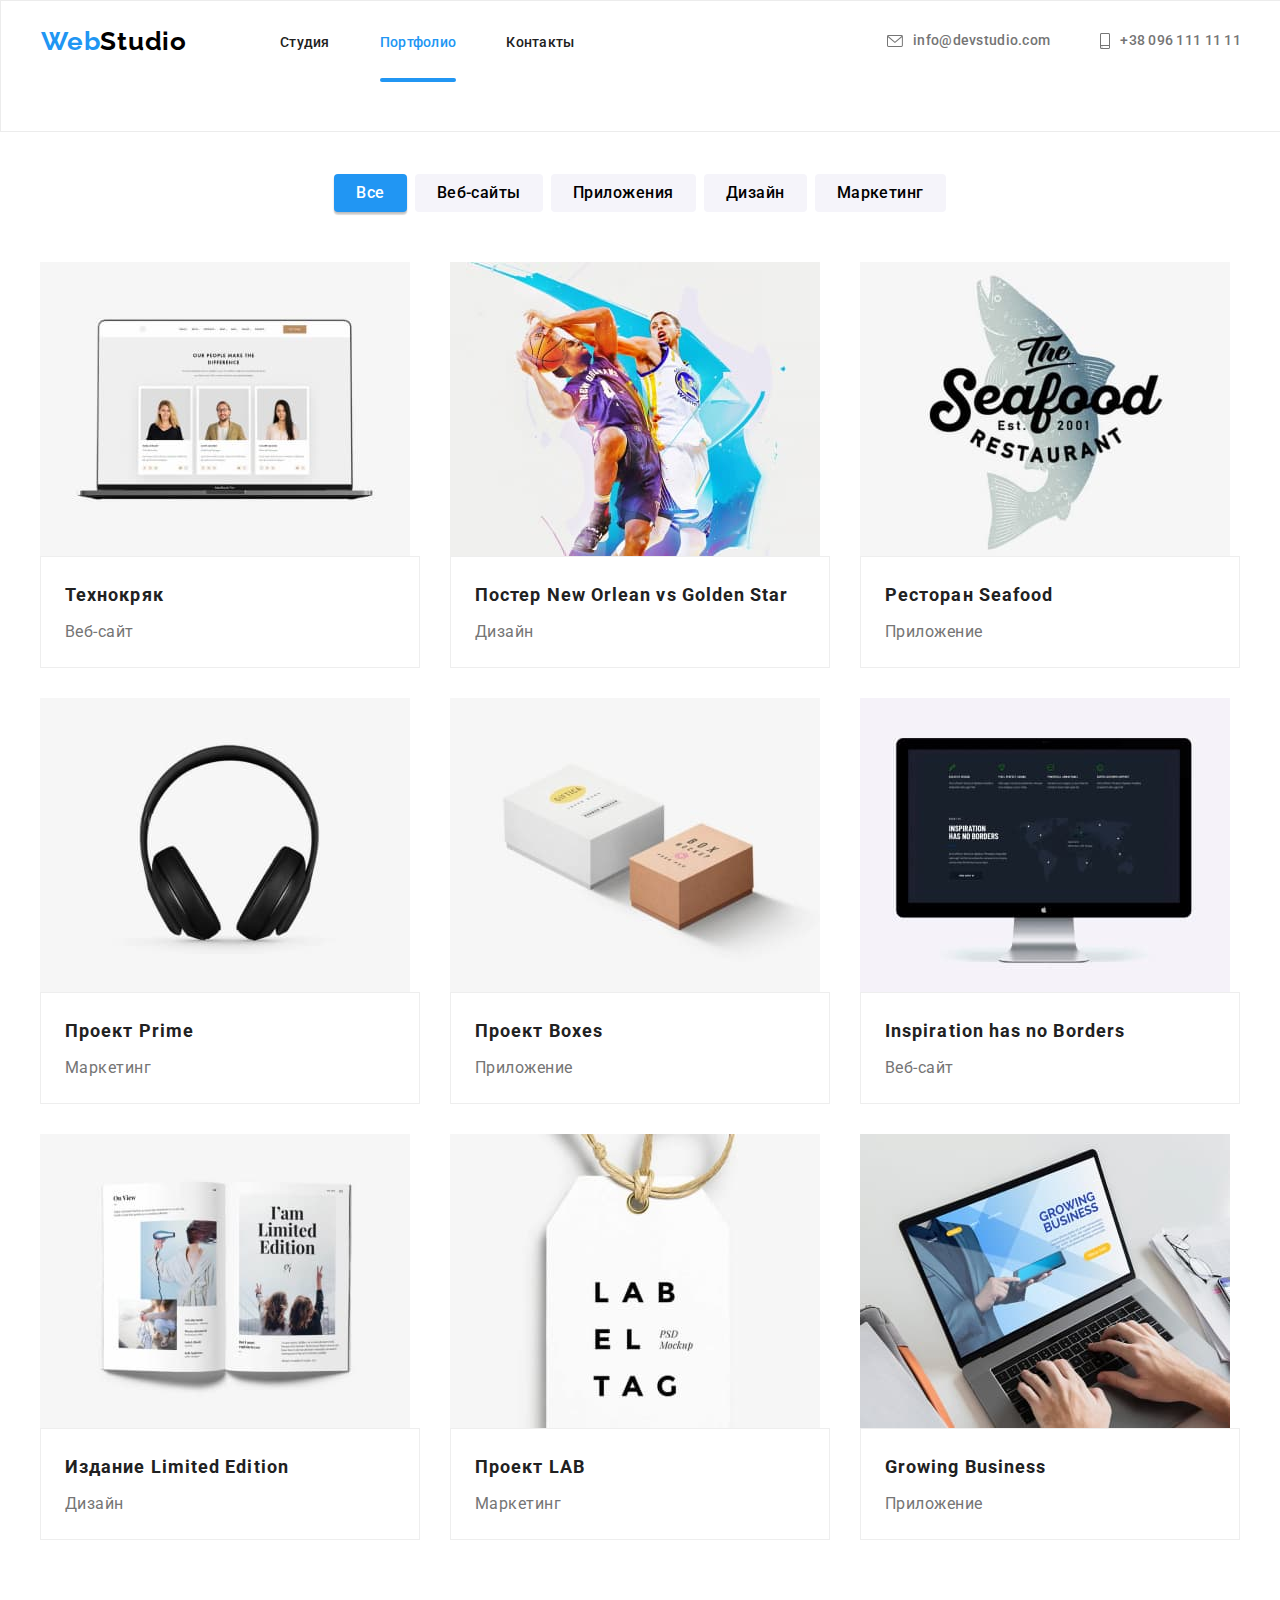
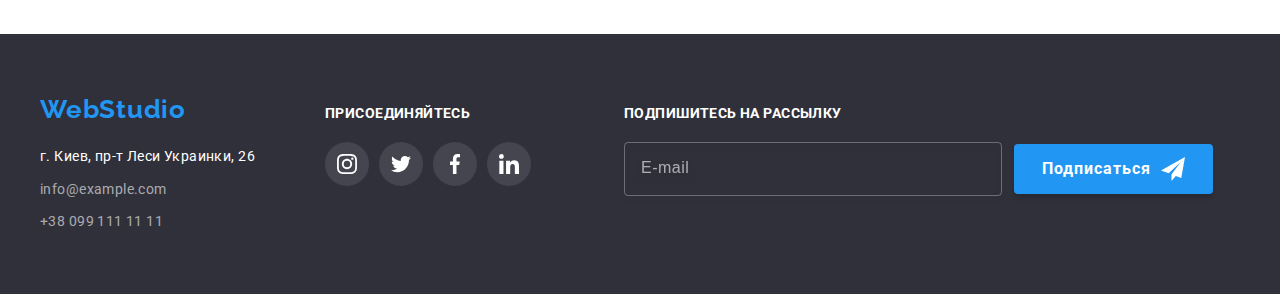
==== portfolio.html @ 6114de19 "added settings of homework7" ====
<!DOCTYPE html>
<html lang="ru">
  <head>
    <meta charset="UTF-8" />
    <meta http-equiv="X-UA-Compatible" content="IE=edge" />
    <meta name="viewport" content="width=device-width, initial-scale=1.0" />
    <title>Web Studio</title>
    <link rel="preconnect" href="https://fonts.gstatic.com">
    <link href="https://fonts.googleapis.com/css2?family=Raleway:wght@700&family=Roboto:wght@400;500;700;900&display=swap" rel="stylesheet">
    <link rel="stylesheet" href="https://cdnjs.cloudflare.com/ajax/libs/modern-normalize/1.1.0/modern-normalize.min.css" integrity="sha512-wpPYUAdjBVSE4KJnH1VR1HeZfpl1ub8YT/NKx4PuQ5NmX2tKuGu6U/JRp5y+Y8XG2tV+wKQpNHVUX03MfMFn9Q==" crossorigin="anonymous" referrerpolicy="no-referrer" />
    <link rel="stylesheet" href="./css/main.min.css" />
  </head>

  <body>
  <!--Header-->
  <header class="header">
    <div class="container header__container">
      <nav class="navigation">
        <a class="logo link" href="./index.html" lang="en"
          >Web<span class="logo--black">Studio</span></a
        >
        <ul class="menu list">
          <li class="menu__item">
            <a class="menu__link link" href="./index.html">Студия</a>
          </li>
          <li class="menu__item">
            <a class="menu__link link menu__link--current" href="./portfolio.html">Портфолио</a>
          </li>
          <li class="menu__item">
            <a class="menu__link link" href="#contacts-studio">Контакты</a>
          </li>
        </ul>
      </nav>
      <ul class="contacts list">
        <li class="contacts__item">
          <a class="contacts__link link" href="mailto:info@devstudio.com">
            <svg class="contacts__icon" width="16" height="12">
              <use href="./images/icons.svg#icon-mail"></use>
            </svg>
            info@devstudio.com</a>
        </li>
        <li class="contacts__item">
          <a class="contacts__link link" href="tel:+380961111111">
            <svg class="contacts__icon" width="10" height="16">
              <use href="./images/icons.svg#icon-phone"></use>
            </svg>
            +38 096 111 11 11</a>
        </li>
      </ul>
    </div>
  </header>

    <main>
      <!--Portfolio-->
      <section class="section">
        <h2 class="visually-hidden">Портфолио</h2>
        <div class="container">
          <ul class="filter-list list">
            <li class="filter-list__item">
              <button class="filter-list__btn filter-list__btn--current" type="button">Все</button>
            </li>
            <li class="filter-list__item">
              <button class="filter-list__btn" type="button">Веб-сайты</button>
            </li>
            <li class="filter-list__item">
              <button class="filter-list__btn" type="button">Приложения</button>
            </li>
            <li class="filter-list__item">
              <button class="filter-list__btn" type="button">Дизайн</button>
            </li>
            <li class="filter-list__item">
              <button class="filter-list__btn" type="button">Маркетинг</button>
            </li>
          </ul>
          <ul class="portfolio list">
          <li class="portfolio__item">
            <a class="portfolio__link link" href="#">
              <div class="product">
                <img class="product__photo" src="images/techno_crack.jpg" alt="Ноутбук с веб-сайтом" width="370" height="294" />
                <div class="product__thumb">
                  <p class="product__description">Технокряк это современная площадка распространения коронавируса. Компании используют эту платформу для цифрового шпионажа и атак на защищённые сервера конкурентов.</p>
                </div>
              </div>
              <div class="product__border">
                <h3 class="product__name">Технокряк</h3>
                <p class="product__type">Веб-сайт</p>
              </div>
            </a>
          </li>
          <li class="portfolio__item">
            <a class="portfolio__link link" href="#">
              <div class="product">
                <img class="product__photo" src="images/basketball.jpg" alt="Два баскетболиста" width="370" height="294" />
                <div class="product__thumb">
                  <p class="product__description">Постеры – невероятно творческая форма дизайна. Их цель заключается в том, чтобы захватить и удержать внимание потребителя. Постер «New Orlean vs Golden Star» вписывается в современный иллюстрированный стиль. Этот динамичный, яркий стиль идеально подходит для спортивного мероприятия.</p>
                </div>
              </div>
              <div class="product__border">
                <h3 class="product__name">Постер <span lang="en">New Orlean vs Golden Star</span></h3>
                <p class="product__type">Дизайн</p>
              </div>
            </a>
          </li>
          <li class="portfolio__item">
            <a class="portfolio__link link" href="#">
              <div class="product">
                <img class="product__photo" src="images/seafood_restaraunt.jpg" alt="Эмблема ресторана" width="370" height="294" />
                <div class="product__thumb">
                  <p class="product__description">Приложение для ресторана способно увеличить средние чеки, оптимизировать рабочие процессы, снизить затраты на персонал, увеличить клиентуру и много чего еще. Ключевые составляющие приложения ресторана Seafood – это возможность доставки, максимально удобное меню для просмотра позиций и выбора блюд, путь заказа всего в нескольких кликов.</p>
                </div>
              </div>
              <div class="product__border">
                <h3 class="product__name">Ресторан <span lang="en">Seafood</span></h3>
                <p class="product__type">Приложение</p>
              </div>
            </a>
          </li>
          <li class="portfolio__item">
            <a class="portfolio__link link" href="#">
              <div class="product">
                <img class="product__photo" src="images/headphones.jpg" alt="Наушники" width="370" height="294" />
                <div class="product__thumb">
                  <p class="product__description">Проект Prime — классический системный подход, свойственный техническим специалистам, объединенный со свободным креативным мышлением дизайнерских и маркетинговых команд.</p>
                </div>
              </div>
              <div class="product__border">
                <h3 class="product__name">Проект <span lang="en">Prime</span></h3>
                <p class="product__type">Маркетинг</p>
              </div>
            </a>
          </li>
          <li class="portfolio__item">
            <a class="portfolio__link link" href="#">
              <div class="product">
                <img class="product__photo" src="images/boxes.jpg" alt="Коробки" width="370" height="294" />
                <div class="product__thumb">
                  <p class="product__description">Победитель в номинации "Выбор редакции" авторитетного журнала PC Magazine: "Существует множество качественных сервисов для хранения и синхронизации файлов, однако приложение Boxes остается вне всякой конкуренции."</p>
                </div>
              </div>
              <div class="product__border">
                <h3 class="product__name">Проект <span lang="en">Boxes</span></h3>
                <p class="product__type">Приложение</p>
              </div>
            </a>
          </li>
          <li class="portfolio__item">
            <a class="portfolio__link link" href="#">
              <div class="product">
                <img class="product__photo" src="images/monitor.jpg" alt="Компьютер" width="370" height="294" />
                <div class="product__thumb">
                  <p class="product__description">Сайт Inspiration has no Borders является своеобразной соцсетью. Он предназначен для любителей творчества. Здесь можно найти множество идей не только для интернет-проектов в частности, но и для корпоративного стиля вообще.</p>
                </div>
              </div>
              <div class="product__border">
                <h3 class="product__name" lang="en">Inspiration has no Borders</h3>
                <p class="product__type">Веб-сайт</p>
              </div>
            </a>
          </li>
          <li class="portfolio__item">
            <a class="portfolio__link link" href="#">
              <div class="product">
                <img class="product__photo" src="images/magazine.jpg" alt="Журнал" width="370" height="294" />
                <div class="product__thumb">
                  <p class="product__description">Профессиональный дизайн издания Limited Edition позволяет максимально подстроиться под предпочтения и ожидания целевой аудитории и разработать конечный печатный продукт не только красивым, но и удобным и хорошо структурированным – эффективным инструментом продаж компании.</p>
                </div>
              </div>
              <div class="product__border">
                <h3 class="product__name">Издание <span lang="en">Limited Edition</span></h3>
                <p class="product__type">Дизайн</p>
              </div>
            </a>
          </li>
          <li class="portfolio__item">
            <a class="portfolio__link link" href="#">
              <div class="product">
                <img class="product__photo" src="images/label.jpg" alt="Лейба" width="370" height="294" />
                <div class="product__thumb">
                  <p class="product__description">Точно так же, как наши имена являются частью нашей идентичности, лейблы представляют разные бренды, они могут даже показать, что эти бренды вообще представляют и выгодно их продать . Поэтому проект LAB неотступно руководствуется рядом принципов и стандартов, которые выгодно отличают нас от конкурентов и позволяют качественно продвигать компании.</p>
                </div>
              </div>
              <div class="product__border">
                <h3 class="product__name">Проект <span lang="en">LAB</span></h3>
                <p class="product__type">Маркетинг</p>
              </div>
            </a>
          </li>
          <li class="portfolio__item">
            <a class="portfolio__link link" href="#">
              <div class="product">
                <img class="product__photo" src="images/laptop.jpg" alt="Ноутбук" width="370" height="294" />
                <div class="product__thumb">
                  <p class="product__description">Growing Business - отличное приложение для составления отчетов о расходах вашего бизнеса. Приложение записывает данные о ваших покупках, составляет отчеты и помогает вам возмещать расходы сотрудникам, собирает все ваши данные о закупках для вашей финансовой команды, чтобы упростить финансовую отчетность.</p>
                </div>
              </div>
              <div class="product__border">
                <h3 class="product__name" lang="en">Growing Business</h3>
                <p class="product__type">Приложение</p>
              </div>
            </a>
          </li>
          </ul>
        </div>
      </section>
    </main>

     <!--Footer-->
     <footer id="contacts-studio" class="footer">
      <div class="container footer__container">
        <div class="footer__contacts-box">
          <a class="logo link" href="./index.html" lang="en">Web<span class="logo--white">Studio</span></a>
          <address class="address">г. Киев, пр-т Леси Украинки, 26</address>
          <ul class="main-contacts list">
            <li class="main-contacts__item">
              <a class="main-contacts__link link" href="mailto:info@example.com">info@example.com</a>
            </li>
            <li class="main-contacts__item">
              <a class="main-contacts__link link" href="tel:+380991111111">+38 099 111 11 11</a>
            </li>
          </ul>
        </div>
        <div class="footer__social-box">
          <p class="footer__title">присоединяйтесь</p>
          <ul class="social-list list">
            <li class="social-list__item">
              <a class="social-list__link social-list__link--dark-theme link" href="https://www.instagram.com/" rel="noopener noreferrer">
                <svg class="social-list__icon" width="20" height="20">
                  <use href="./images/icons.svg#icon-instagram"></use>
                </svg>
              </a>
            </li>
            <li class="social-list__item">
              <a class="social-list__link social-list__link--dark-theme link" href="https://twitter.com/" rel="noopener noreferrer">
                <svg class="social-list__icon" width="20" height="20">
                  <use href="./images/icons.svg#icon-twitter"></use>
                </svg>
              </a>
            </li>
            <li class="social-list__item">
              <a class="social-list__link social-list__link--dark-theme link" href="https://www.facebook.com/" rel="noopener noreferrer">
                <svg class="social-list__icon" width="20" height="20">
                  <use href="./images/icons.svg#icon-facebook"></use>
                </svg>
              </a>
            </li>
            <li class="social-list__item">
              <a class="social-list__link social-list__link--dark-theme link" href="https://www.linkedin.com" rel="noopener noreferrer">
                <svg class="social-list__icon" width="20" height="20">
                  <use href="./images/icons.svg#icon-linkedin"></use>
                </svg>
              </a>
            </li>
          </ul>
        </div>
        <div class="footer__modal-box">
          <p class="footer__title">Подпишитесь на рассылку</p>
          <form class="footer__modal-form" action="#">
            <label class="footer__modal-lable">
              <input class="footer__modal-input" type="email" name="footer-mail" placeholder="E-mail">
            </label>
            <button class="footer__subscribe-btn btn" type="submit">Подписаться
              <svg class="footer__subscribe-icon" width="24" height="24">
                <use href="./images/icons.svg#icon-send"></use>
              </svg>
            </button>
          </form>
        </div>
      </div>
    </footer>
  </body>
</html>
---- css/main.min.css ----
:root{--main-font: 'Roboto', sans-serif;--secondary-font: 'Raleway', sans-serif;--main-font-color: #212121;--secondary-font-color: #757575;--accent-color: #2196f3;--main-background-color: #F5F4FA;--secondary-background-color: #2f303a}.visually-hidden{position:absolute !important;clip:rect(1px 1px 1px 1px);clip:rect(1px, 1px, 1px, 1px);padding:0 !important;border:0 !important;height:1px !important;width:1px !important;overflow:hidden}.advantages__title,.servises__description,.footer__title{font-weight:700;font-size:14px;line-height:1.14;letter-spacing:0.03em;text-transform:uppercase;color:#FFFFFF}h1,h2,h3,h4,h5,h6,p{margin-top:0;margin-bottom:0}ul,ol{margin-top:0;margin-bottom:0;padding-left:0}img{display:block;max-width:100%}.list{list-style:none}.link{text-decoration:none}body{margin:0;padding-top:80px;font-family:var(--main-font);color:var(--main-font-color)}.section{padding-top:94px;padding-bottom:94px}.container{width:1200px;margin-left:auto;margin-right:auto;padding-left:15px;padding-right:15px}.logo{display:block;font-family:var(--secondary-font);font-weight:700;font-size:26px;line-height:1.19;letter-spacing:0.03em;color:var(--accent-color)}.title{font-size:36px;line-height:1.17;text-align:center;letter-spacing:0.03em}.social-list{display:flex;justify-content:center}.social-list__item:not(:last-child){margin-right:10px}.social-list__link{display:flex;justify-content:center;align-items:center;width:44px;height:44px;border-radius:50%;fill:#AFB1B8;background-color:#FFFFFF;transition:background-color 250ms cubic-bezier(0.4, 0, 0.2, 1)}.social-list__link:hover,.social-list__link:focus{fill:#FFFFFF;background-color:var(--accent-color)}.btn{align-items:center;justify-content:center;font-family:inherit;font-weight:700;font-size:16px;line-height:1.87;letter-spacing:0.06em;color:#ffffff;background:var(--accent-color);box-shadow:0px 4px 4px rgba(0,0,0,0.15);border:none;border-radius:4px;cursor:pointer;transition:background-color 250ms cubic-bezier(0.4, 0, 0.2, 1)}.btn:hover,.btn:focus{background:#188CE8}.backdrop{position:fixed;top:0;left:0;width:100vw;height:100vh;z-index:200;background-color:rgba(0,0,0,0.2);opacity:1;visibility:visible;pointer-events:auto;transition:opacity 250ms cubic-bezier(0.4, 0, 0.2, 1),visibility 250ms cubic-bezier(0.4, 0, 0.2, 1)}.modal{position:absolute;left:50%;top:50%;transform:translate(-50%, -50%);width:528px;height:581px;background-color:#FFFFFF}.modal__close-btn{position:absolute;display:flex;align-items:center;justify-content:center;top:8px;right:8px;padding:0;width:30px;height:30px;background:#FFFFFF;border:1px solid rgba(0,0,0,0.1);border-radius:50%;cursor:pointer;transition:border-color 250ms cubic-bezier(0.4, 0, 0.2, 1),fill 250ms cubic-bezier(0.4, 0, 0.2, 1)}.modal__close-btn:hover,.modal__close-btn:focus{border-color:var(--accent-color);fill:var(--accent-color)}.is-hidden{opacity:0;visibility:hidden;pointer-events:none}.modal-form{display:flex;flex-direction:column;padding:40px}.modal-form__title{margin-bottom:12px;font-weight:700;font-size:20px;line-height:1.15;text-align:center;letter-spacing:0.03em}.modal-form__field{font-size:12px;line-height:1.17;letter-spacing:0.01em;color:var(--secondary-font-color)}.modal-form__input-wrapper{position:relative;display:block;margin-bottom:10px;margin-top:4px}.modal-form__input{width:100%;height:40px;padding-left:42px;border:1px solid rgba(33,33,33,0.2);border-radius:4px;transition:border-color 250ms cubic-bezier(0.4, 0, 0.2, 1)}.modal-form__input:focus{outline:none;border-color:var(--accent-color)}.modal-form__icon{position:absolute;display:block;left:12px;top:50%;transform:translateY(-50%);transition:fill 250ms cubic-bezier(0.4, 0, 0.2, 1)}.modal-form__input:focus+.modal-form__icon{fill:var(--accent-color)}.modal-form__textarea{width:100%;height:120px;resize:none;margin-top:4px;padding:12px 16px;border:1px solid rgba(33,33,33,0.2);border-radius:4px;transition:border-color 250ms cubic-bezier(0.4, 0, 0.2, 1)}.modal-form__textarea:focus{outline:none;border-color:var(--accent-color)}.modal-form__textarea::placeholder{font-size:12px;line-height:1.17;letter-spacing:0.01em;color:rgba(117,117,117,0.5)}.modal-form__policy-label{display:flex;align-items:center;justify-content:center;margin-top:20px;font-size:14px;line-height:1.71;letter-spacing:0.03em;color:var(--secondary-font-color)}.modal-form__policy-label::before{content:"";display:block;width:16px;height:15px;margin-right:8px;border-radius:2px;border:2px solid #212121;cursor:pointer;transition:background-color 250ms cubic-bezier(0.4, 0, 0.2, 1)}.modal-form__checkbox:checked+.modal-form__policy-label::before{background-image:url(../images/checkbox.svg);background-repeat:no-repeat;background-color:var(--accent-color);background-position:center;border:none}.modal-form__policy-link{color:var(--accent-color)}.modal-form__btn{align-self:center;margin-top:30px;padding:10px 55px}.header{position:fixed;top:0;left:0;width:100%;min-height:80px;z-index:100;padding:25px 0;border:1px solid #ECECEC;background-color:#FFFFFF}.header__container{display:flex;align-items:center}.navigation{display:flex;align-items:center}.logo--black{margin-right:93px;color:#000}.menu{display:flex;align-items:center}.menu__item:not(:last-child),.contacts__item:not(:last-child){margin-right:50px}.menu__link{position:relative;padding-top:5px;padding-bottom:5px;font-style:normal;font-weight:500;font-size:14px;line-height:1.14;letter-spacing:0.02em;color:inherit;transition:color 250ms cubic-bezier(0.4, 0, 0.2, 1)}.menu__link:hover,.menu__link:focus{color:var(--accent-color)}.menu__link--current{position:relative;color:var(--accent-color);padding-bottom:32px}.menu__link--current::after{position:absolute;display:block;content:"";height:4px;bottom:0;width:100%;background-color:var(--accent-color);border-radius:2px}.contacts{display:flex;align-items:center;margin-left:auto}.contacts__link{display:flex;align-items:center;padding-top:5px;padding-bottom:5px;font-weight:500;font-size:14px;line-height:1.14;letter-spacing:0.02em;color:var(--secondary-font-color);fill:var(--secondary-font-color);transition:color 250ms cubic-bezier(0.4, 0, 0.2, 1),fill 250ms cubic-bezier(0.4, 0, 0.2, 1)}.contacts__link:hover,.contacts__link:focus{color:var(--accent-color);fill:var(--accent-color)}.contacts__icon{margin-right:10px}.hero{max-width:1600px;margin-left:auto;margin-right:auto;background-color:var(--secondary-background-color);background-image:linear-gradient(to right, rgba(47,48,58,0.4), rgba(47,48,58,0.4)),url("../images/hero.jpg");background-repeat:no-repeat;background-position:center;background-size:cover;text-align:center;padding:200px 0}.hero__title{width:696px;margin-left:auto;margin-right:auto;margin-bottom:30px;font-family:Roboto;font-weight:900;font-size:44px;line-height:1.36;letter-spacing:0.06em;text-transform:uppercase;color:#ffffff}.hero__btn{padding:10px 32px}.advantages{padding-bottom:47px}.advantages__list{display:flex;flex-wrap:wrap;margin-left:-30px;margin-top:-30px}.advantages__item{flex-basis:calc((100% - 120px) / 4);margin-left:30px;margin-top:30px}.advantages__icon-container{display:flex;justify-content:center;align-items:center;height:120px;margin-bottom:30px;background-color:var(--main-background-color);border-radius:4px}.advantages__title{margin-bottom:10px;color:var(--main-font-color)}.advantages__description{font-size:14px;line-height:1.71;letter-spacing:0.03em;color:var(--secondary-font-color)}.servises{padding-top:47px}.servises__title{margin-bottom:50px}.servises__list{display:flex;flex-wrap:wrap;margin-left:-30px;margin-top:-30px}.servises__box{position:relative}.servises__thumb{position:absolute;display:flex;align-items:center;justify-content:center;bottom:0;left:0;width:100%;height:70px;background:rgba(47,48,58,0.8)}.servises__item{flex-basis:calc((100% - 90px) / 3);margin-left:30px;margin-top:30px}.team{background-color:var(--main-background-color)}.team__title{margin-bottom:50px}.team__list{display:flex;flex-wrap:wrap;margin-left:-30px;margin-top:-30px}.team__list-item{flex-basis:calc((100% - 120px) / 4);margin-left:30px;margin-top:30px}.team__thumb{padding:30px 0;background:#FFFFFF;box-shadow:0px 1px 3px rgba(0,0,0,0.12),0px 1px 1px rgba(0,0,0,0.14),0px 2px 1px rgba(0,0,0,0.2);border-radius:0px 0px 4px 4px}.team__name{margin-bottom:10px;font-weight:500;font-size:16px;line-height:1.19;text-align:center;letter-spacing:0.03em}.team__profession{margin-bottom:16px;font-size:16px;line-height:1.19;text-align:center;letter-spacing:0.03em;color:var(--secondary-font-color)}.clients__title{margin-bottom:50px}.clients__list{display:flex;flex-wrap:wrap;margin-left:-30px;margin-top:-30px}.clients__list-item{flex-basis:calc((100% - 180px) / 6);margin-left:30px;margin-top:30px}.clients__link{display:flex;justify-content:center;align-items:center;height:92px;border:1px solid #AFB1B8;border-radius:4px;fill:#AFB1B8;transition:border-color 250ms cubic-bezier(0.4, 0, 0.2, 1),fill 250ms cubic-bezier(0.4, 0, 0.2, 1)}.clients__link:hover,.clients__link:focus{border-color:var(--accent-color);fill:var(--accent-color)}.filter-list{display:flex;justify-content:center;align-items:center;margin-bottom:50px}.filter-list__item:not(:last-child){margin-right:8px}.filter-list__btn{padding:6px 22px;font-family:inherit;font-weight:500;font-size:16px;line-height:1.62;text-align:center;letter-spacing:0.03em;background:var(--main-background-color);border:none;border-radius:4px;cursor:pointer;transition:background-color 250ms cubic-bezier(0.4, 0, 0.2, 1)}.filter-list__btn:hover,.filter-list__btn:focus{color:#FFFFFF;background-color:var(--accent-color);box-shadow:0px 3px 1px rgba(0,0,0,0.1),0px 1px 2px rgba(0,0,0,0.08),0px 2px 2px rgba(0,0,0,0.12);border-radius:4px}.filter-list__btn--current{color:#FFFFFF;background:var(--accent-color);box-shadow:0px 3px 1px rgba(0,0,0,0.1),0px 1px 2px rgba(0,0,0,0.08),0px 2px 2px rgba(0,0,0,0.12);border-radius:4px}.portfolio{display:flex;flex-wrap:wrap;margin-left:-30px;margin-top:-30px}.portfolio__item{flex-basis:calc((100% - 90px) / 3);margin-left:30px;margin-top:30px}.portfolio__link{display:block;color:inherit;transition:box-shadow 250ms cubic-bezier(0.4, 0, 0.2, 1)}.portfolio__link:hover,.portfolio__link:focus{box-shadow:0px 1px 1px rgba(0,0,0,0.12),0px 4px 4px rgba(0,0,0,0.06),1px 4px 6px rgba(0,0,0,0.16)}.portfolio__link:hover .product__thumb,.portfolio__link:focus .product__thumb{transform:translateY(0%)}.product{position:relative;overflow:hidden}.product__thumb{position:absolute;display:flex;justify-content:center;align-items:center;top:0;left:0;padding:0 24px;width:100%;height:100%;transform:translateY(100%);overflow:hidden;background:rgba(33,150,243,0.9);overflow:auto;transition:transform 250ms cubic-bezier(0.4, 0, 0.2, 1)}.product__description{font-size:18px;line-height:1,56;letter-spacing:0.03em;color:#FFFFFF}.product__border{border:1px solid #EEEEEE;padding:20px 24px}.product__name{font-size:18px;line-height:2;letter-spacing:0.06em;margin-bottom:4px}.product__type{font-size:16px;line-height:1.87;letter-spacing:0.03em;color:var(--secondary-font-color)}.footer{padding:60px 0;background-color:var(--secondary-background-color)}.footer__container{display:flex;align-items:baseline}.logo-white{color:#FFFFFF}.address{margin-top:20px;font-style:normal;font-size:14px;line-height:1.71;letter-spacing:0.03em;color:#FFFFFF}.main-contacts{display:block}.main-contacts__item{margin-top:9px}.main-contacts__link{font-size:14px;line-height:1.71;letter-spacing:0.03em;color:rgba(255,255,255,0.6);transition:color 250ms cubic-bezier(0.4, 0, 0.2, 1)}.main-contacts__link:hover,.main-contacts__link:focus{color:#FFFFFF}.footer__social-box{margin-left:70px}.footer__title{margin-bottom:20px}.social-list__link--dark-theme{fill:#ffffff;background-color:rgba(255,255,255,0.1)}.footer__modal-box{margin-left:93px}.footer__modal-form{display:flex;align-items:center}.footer__modal-lable{margin-right:12px}.footer__modal-input{height:50px;width:358px;padding-left:16px;border:1px solid rgba(255,255,255,0.3);filter:drop-shadow(0px 4px 4px rgba(0,0,0,0.15));border-radius:4px;background-color:transparent;color:#ffffff;transition:border-color 250ms cubic-bezier(0.4, 0, 0.2, 1)}.footer__modal-input:focus{border-color:var(--accent-color);outline:none}.footer__modal-input::placeholder{font-size:16px;line-height:1.25;letter-spacing:0.03em;color:rgba(255,255,255,0.6)}.footer__subscribe-btn{display:flex;padding:10px 28px}.footer__subscribe-icon{margin-left:10px;fill:#ffffff}
/*# sourceMappingURL=main.min.css.map */
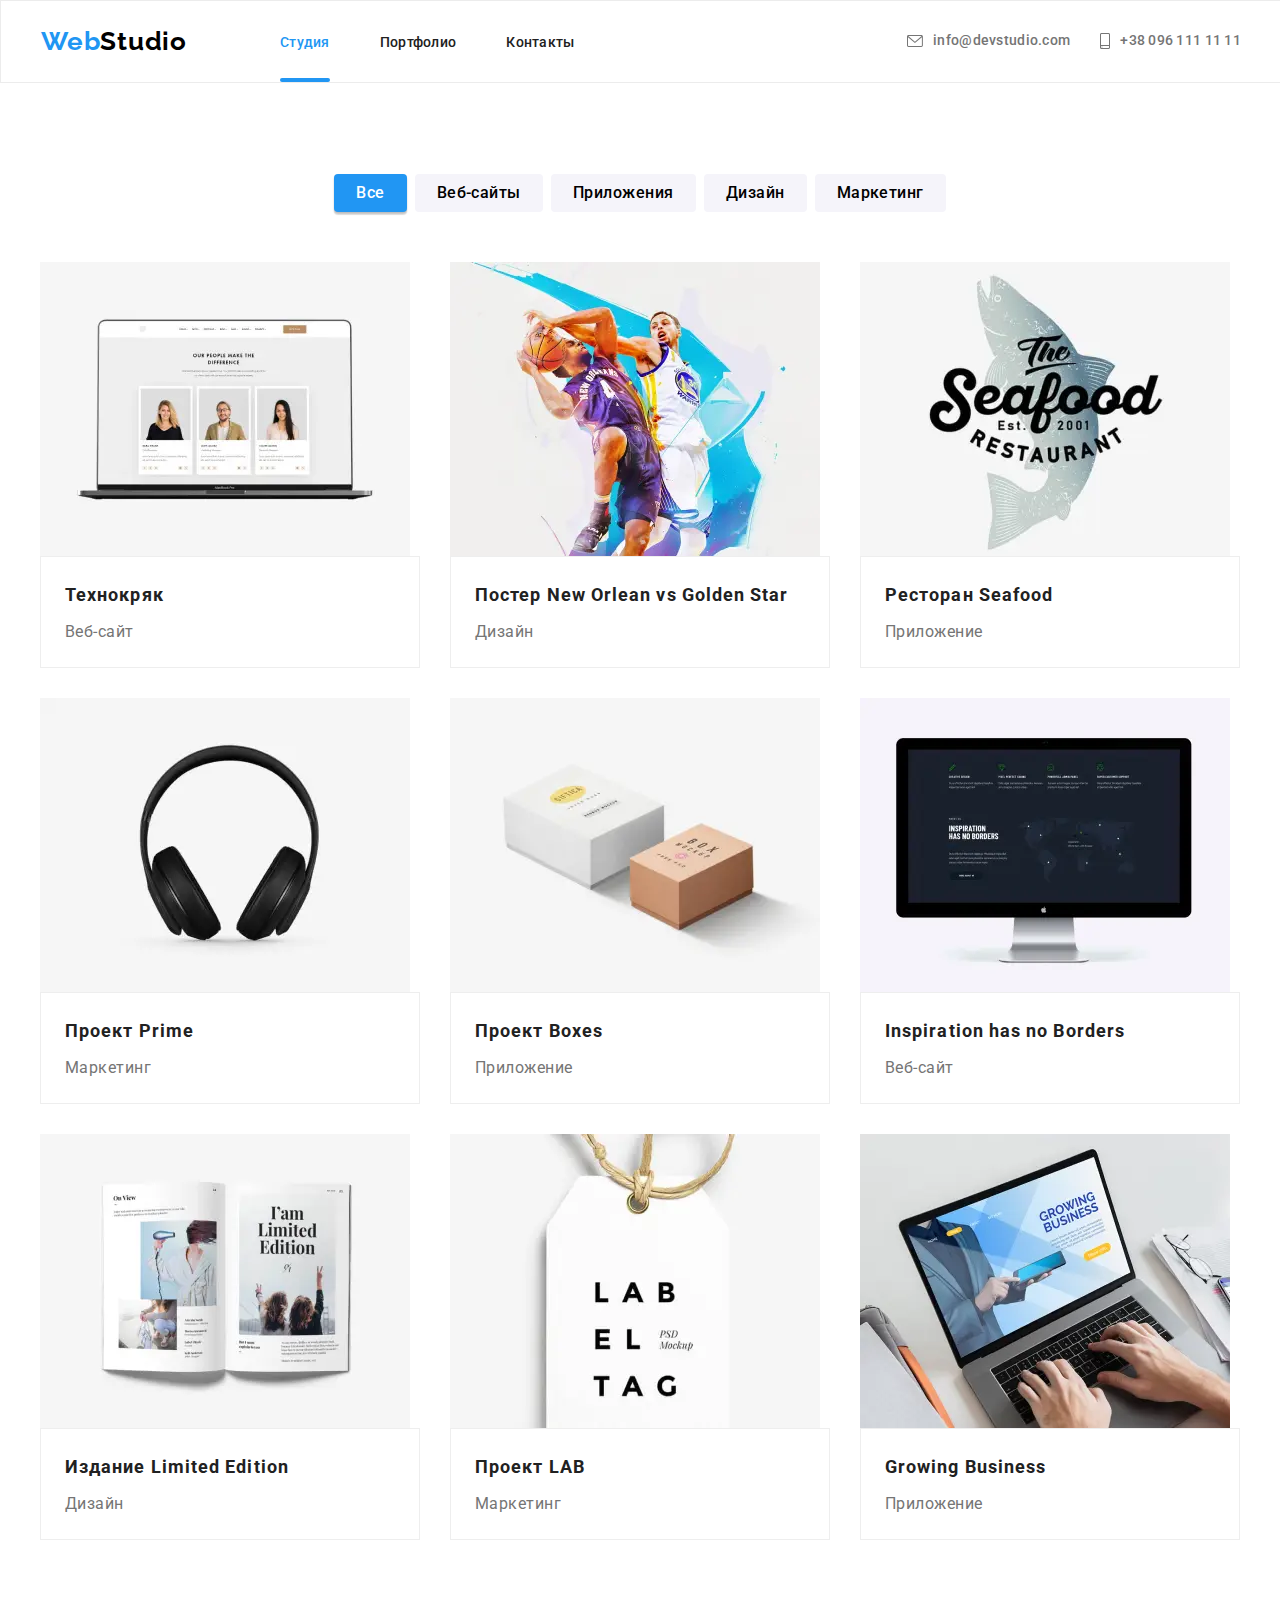
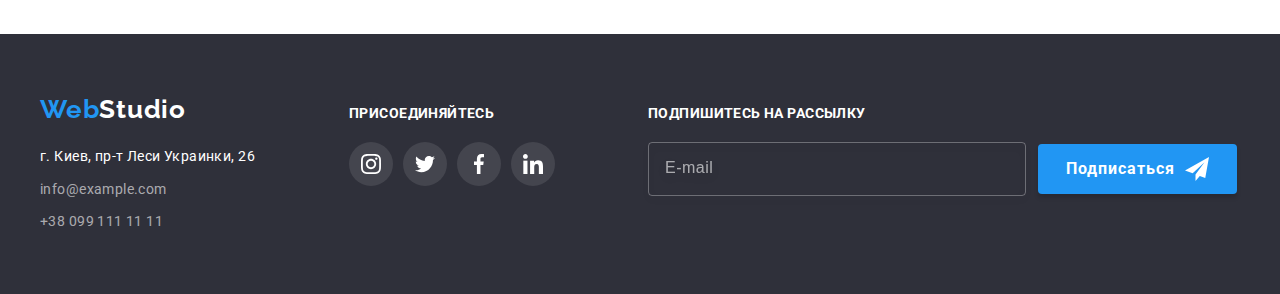
==== commit 23db29e3: "added modernization for phone and tablet" ====
--- a/portfolio.html
+++ b/portfolio.html
@@ -16,15 +16,15 @@
   <header class="header">
     <div class="container header__container">
       <nav class="navigation">
-        <a class="logo link" href="./index.html" lang="en"
+        <a class="logo logo--header link" href="./index.html" lang="en"
           >Web<span class="logo--black">Studio</span></a
         >
         <ul class="menu list">
           <li class="menu__item">
-            <a class="menu__link link" href="./index.html">Студия</a>
+            <a class="menu__link link menu__link--current" href="./index.html">Студия</a>
           </li>
           <li class="menu__item">
-            <a class="menu__link link menu__link--current" href="./portfolio.html">Портфолио</a>
+            <a class="menu__link link" href="./portfolio.html">Портфолио</a>
           </li>
           <li class="menu__item">
             <a class="menu__link link" href="#contacts-studio">Контакты</a>
@@ -34,19 +34,70 @@
       <ul class="contacts list">
         <li class="contacts__item">
           <a class="contacts__link link" href="mailto:info@devstudio.com">
-            <svg class="contacts__icon" width="16" height="12">
+            <svg class="contacts__icon contacts__icon--mail" width="14" height="10">
               <use href="./images/icons.svg#icon-mail"></use>
             </svg>
             info@devstudio.com</a>
         </li>
         <li class="contacts__item">
           <a class="contacts__link link" href="tel:+380961111111">
-            <svg class="contacts__icon" width="10" height="16">
+            <svg class="contacts__icon contacts__icon--phone" width="10" height="14">
               <use href="./images/icons.svg#icon-phone"></use>
             </svg>
             +38 096 111 11 11</a>
         </li>
       </ul>
+      <button class="burger-btn mobile-menu__btn" type="button" data-menu-open>
+        <svg class="burger-btn__icon" width="40" height="40">
+            <use href="./images/icons.svg#icon-burger"></use>
+        </svg>
+      </button>
+      <div class="mobile-menu" data-menu>
+        <div class="mobile-menu__container container">
+          <button class="mobile-menu__close-btn mobile-menu__btn" type="button" data-menu-close>
+            <svg class="mobile-menu__close-icon" width="40" height="40">
+              <use href="./images/icons.svg#icon-close"></use>
+            </svg>
+          </button>
+          <div class="mobile-menu__thumb">
+            <ul class="mobile-menu__list list">
+              <li class="mobile-menu__list-item">
+                <a class="mobile-menu__link link" href="./index.html">Студия</a>
+              </li>
+              <li class="mobile-menu__list-item">
+                <a class="mobile-menu__link link mobile-menu__link--current" href="./portfolio.html">Портфолио</a>
+              </li>
+              <li class="mobile-menu__list-item">
+                <a class="mobile-menu__link link" href="#contacts-studio">Контакты</a>
+              </li>
+            </ul>
+         </div>
+         <div class="mobile-menu__thumb">
+            <ul class="mobile-menu__contacts list">
+              <li class="mobile-menu__contacts-item">
+                <a class="mobile-menu__phone link" href="tel:+380961111111">+38 096 111 11 11</a>
+              </li>
+              <li class="mobile-menu__contacts-item">
+                <a class="mobile-menu__mail link" href="mailto:info@devstudio.com">info@devstudio.com</a>
+              </li>
+            </ul>
+            <ul class="mobile-menu__social-list list">
+              <li class="mobile-menu__social-list-item">
+                <a class="mobile-menu__social-link link" href="https://www.instagram.com/" target="_blank" rel="noopener norefferer">Instagram</a>
+              </li>
+              <li class="mobile-menu__social-list-item">
+                <a class="mobile-menu__social-link link" href="https://twitter.com/" target="_blank" rel="noopener norefferer">Twitter</a>
+              </li>
+              <li class="mobile-menu__social-list-item">
+                <a class="mobile-menu__social-link link" href="https://www.facebook.com/" target="_blank" rel="noopener norefferer">Facebook</a>
+              </li>
+              <li class="mobile-menu__social-list-item">
+                <a class="mobile-menu__social-link link" href="https://www.linkedin.com" target="_blank" rel="noopener norefferer">LinkedIn</a>
+              </li>
+            </ul>
+         </div>
+        </div>
+      </div>
     </div>
   </header>
 
@@ -76,7 +127,27 @@
           <li class="portfolio__item">
             <a class="portfolio__link link" href="#">
               <div class="product">
-                <img class="product__photo" src="images/techno_crack.jpg" alt="Ноутбук с веб-сайтом" width="370" height="294" />
+                <picture>
+                  <source media="(min-width: 1200px)"
+                      srcset="./images/techno_crack_desktop.webp 1x, ./images/techno_crack_desktop@2x.webp 2x"
+                      type="image/webp">
+                  <source media="(min-width: 1200px)"
+                      srcset="./images/techno_crack_desktop.jpg 1x, ./images/techno_crack_desktop@2x.jpg 2x">
+  
+                  <source media="(min-width: 768px)"
+                      srcset="./images/techno_crack_tablet.webp 1x, ./images/techno_crack_tablet@2x.webp 2x"
+                      type="image/webp">
+                  <source media="(min-width: 768px)"
+                      srcset="./images/techno_crack_tablet.jpg 1x, ./images/techno_crack_tablet@2x.jpg 2x">
+  
+                  <source
+                      srcset="./images/techno_crack_phone.webp 1x, ./images/techno_crack_phone@2x.webp 2x"
+                      type="image/webp">
+                  <source
+                      srcset="./images/techno_crack_phone.jpg 1x, ./images/techno_crack_phone@2x.jpg 2x">
+  
+                  <img class="product__photo" src="#" alt="Ноутбук с веб-сайтом" />
+              </picture>
                 <div class="product__thumb">
                   <p class="product__description">Технокряк это современная площадка распространения коронавируса. Компании используют эту платформу для цифрового шпионажа и атак на защищённые сервера конкурентов.</p>
                 </div>
@@ -90,7 +161,27 @@
           <li class="portfolio__item">
             <a class="portfolio__link link" href="#">
               <div class="product">
-                <img class="product__photo" src="images/basketball.jpg" alt="Два баскетболиста" width="370" height="294" />
+                <picture>
+                  <source media="(min-width: 1200px)"
+                      srcset="./images/basketball_desktop.webp 1x, ./images/basketball_desktop@2x.webp 2x"
+                      type="image/webp">
+                  <source media="(min-width: 1200px)"
+                      srcset="./images/basketball_desktop.jpg 1x, ./images/basketball_desktop@2x.jpg 2x">
+  
+                  <source media="(min-width: 768px)"
+                      srcset="./images/basketball_tablet.webp 1x, ./images/basketball_tablet@2x.webp 2x"
+                      type="image/webp">
+                  <source media="(min-width: 768px)"
+                      srcset="./images/basketball_tablet.jpg 1x, ./images/basketball_tablet@2x.jpg 2x">
+  
+                  <source
+                      srcset="./images/basketball_phone.webp 1x, ./images/basketball_phone@2x.webp 2x"
+                      type="image/webp">
+                  <source
+                      srcset="./images/basketball_phone.jpg 1x, ./images/basketball_phone@2x.jpg 2x">
+  
+                  <img class="product__photo" src="#" alt="Два баскетболиста" />
+              </picture>
                 <div class="product__thumb">
                   <p class="product__description">Постеры – невероятно творческая форма дизайна. Их цель заключается в том, чтобы захватить и удержать внимание потребителя. Постер «New Orlean vs Golden Star» вписывается в современный иллюстрированный стиль. Этот динамичный, яркий стиль идеально подходит для спортивного мероприятия.</p>
                 </div>
@@ -104,7 +195,27 @@
           <li class="portfolio__item">
             <a class="portfolio__link link" href="#">
               <div class="product">
-                <img class="product__photo" src="images/seafood_restaraunt.jpg" alt="Эмблема ресторана" width="370" height="294" />
+                <picture>
+                  <source media="(min-width: 1200px)"
+                      srcset="./images/seafood_restaraunt_desktop.webp 1x, ./images/seafood_restaraunt_desktop@2x.webp 2x"
+                      type="image/webp">
+                  <source media="(min-width: 1200px)"
+                      srcset="./images/seafood_restaraunt_desktop.jpg 1x, ./images/seafood_restaraunt_desktop@2x.jpg 2x">
+  
+                  <source media="(min-width: 768px)"
+                      srcset="./images/seafood_restaraunt_tablet.webp 1x, ./images/seafood_restaraunt_tablet@2x.webp 2x"
+                      type="image/webp">
+                  <source media="(min-width: 768px)"
+                      srcset="./images/seafood_restaraunt_tablet.jpg 1x, ./images/seafood_restaraunt_tablet@2x.jpg 2x">
+  
+                  <source
+                      srcset="./images/seafood_restaraunt_phone.webp 1x, ./images/seafood_restaraunt_phone@2x.webp 2x"
+                      type="image/webp">
+                  <source
+                      srcset="./images/seafood_restaraunt_phone.jpg 1x, ./images/seafood_restaraunt_phone@2x.jpg 2x">
+  
+                  <img class="product__photo" src="#" alt="Эмблема ресторана" />
+              </picture>
                 <div class="product__thumb">
                   <p class="product__description">Приложение для ресторана способно увеличить средние чеки, оптимизировать рабочие процессы, снизить затраты на персонал, увеличить клиентуру и много чего еще. Ключевые составляющие приложения ресторана Seafood – это возможность доставки, максимально удобное меню для просмотра позиций и выбора блюд, путь заказа всего в нескольких кликов.</p>
                 </div>
@@ -118,7 +229,27 @@
           <li class="portfolio__item">
             <a class="portfolio__link link" href="#">
               <div class="product">
-                <img class="product__photo" src="images/headphones.jpg" alt="Наушники" width="370" height="294" />
+                <picture>
+                  <source media="(min-width: 1200px)"
+                      srcset="./images/headphones_desktop.webp 1x, ./images/headphones_desktop@2x.webp 2x"
+                      type="image/webp">
+                  <source media="(min-width: 1200px)"
+                      srcset="./images/headphones_desktop.jpg 1x, ./images/headphones_desktop@2x.jpg 2x">
+  
+                  <source media="(min-width: 768px)"
+                      srcset="./images/headphones_tablet.webp 1x, ./images/headphones_tablet@2x.webp 2x"
+                      type="image/webp">
+                  <source media="(min-width: 768px)"
+                      srcset="./images/headphones_tablet.jpg 1x, ./images/headphones_tablet@2x.jpg 2x">
+  
+                  <source
+                      srcset="./images/headphones_phone.webp 1x, ./images/headphones_phone@2x.webp 2x"
+                      type="image/webp">
+                  <source
+                      srcset="./images/headphones_phone.jpg 1x, ./images/headphones_phone@2x.jpg 2x">
+  
+                  <img class="product__photo" src="#" alt="Наушники" />
+              </picture>
                 <div class="product__thumb">
                   <p class="product__description">Проект Prime — классический системный подход, свойственный техническим специалистам, объединенный со свободным креативным мышлением дизайнерских и маркетинговых команд.</p>
                 </div>
@@ -132,7 +263,27 @@
           <li class="portfolio__item">
             <a class="portfolio__link link" href="#">
               <div class="product">
-                <img class="product__photo" src="images/boxes.jpg" alt="Коробки" width="370" height="294" />
+                <picture>
+                  <source media="(min-width: 1200px)"
+                      srcset="./images/boxes_desktop.webp 1x, ./images/boxes_desktop@2x.webp 2x"
+                      type="image/webp">
+                  <source media="(min-width: 1200px)"
+                      srcset="./images/boxes_desktop.jpg 1x, ./images/boxes_desktop@2x.jpg 2x">
+  
+                  <source media="(min-width: 768px)"
+                      srcset="./images/boxes_tablet.webp 1x, ./images/boxes_tablet@2x.webp 2x"
+                      type="image/webp">
+                  <source media="(min-width: 768px)"
+                      srcset="./images/boxes_tablet.jpg 1x, ./images/boxes_tablet@2x.jpg 2x">
+  
+                  <source
+                      srcset="./images/boxes_phone.webp 1x, ./images/boxes_phone@2x.webp 2x"
+                      type="image/webp">
+                  <source
+                      srcset="./images/boxes_phone.jpg 1x, ./images/boxes_phone@2x.jpg 2x">
+  
+                  <img class="product__photo" src="#" alt="Коробки" />
+              </picture>
                 <div class="product__thumb">
                   <p class="product__description">Победитель в номинации "Выбор редакции" авторитетного журнала PC Magazine: "Существует множество качественных сервисов для хранения и синхронизации файлов, однако приложение Boxes остается вне всякой конкуренции."</p>
                 </div>
@@ -146,7 +297,27 @@
           <li class="portfolio__item">
             <a class="portfolio__link link" href="#">
               <div class="product">
-                <img class="product__photo" src="images/monitor.jpg" alt="Компьютер" width="370" height="294" />
+                <picture>
+                  <source media="(min-width: 1200px)"
+                      srcset="./images/monitor_desktop.webp 1x, ./images/monitor_desktop@2x.webp 2x"
+                      type="image/webp">
+                  <source media="(min-width: 1200px)"
+                      srcset="./images/monitor_desktop.jpg 1x, ./images/monitor_desktop@2x.jpg 2x">
+  
+                  <source media="(min-width: 768px)"
+                      srcset="./images/monitor_tablet.webp 1x, ./images/monitor_tablet@2x.webp 2x"
+                      type="image/webp">
+                  <source media="(min-width: 768px)"
+                      srcset="./images/monitor_tablet.jpg 1x, ./images/monitor_tablet@2x.jpg 2x">
+  
+                  <source
+                      srcset="./images/monitor_phone.webp 1x, ./images/monitor_phone@2x.webp 2x"
+                      type="image/webp">
+                  <source
+                      srcset="./images/monitor_phone.jpg 1x, ./images/monitor_phone@2x.jpg 2x">
+  
+                  <img class="product__photo" src="#" alt="Компьютер" />
+              </picture>
                 <div class="product__thumb">
                   <p class="product__description">Сайт Inspiration has no Borders является своеобразной соцсетью. Он предназначен для любителей творчества. Здесь можно найти множество идей не только для интернет-проектов в частности, но и для корпоративного стиля вообще.</p>
                 </div>
@@ -160,7 +331,27 @@
           <li class="portfolio__item">
             <a class="portfolio__link link" href="#">
               <div class="product">
-                <img class="product__photo" src="images/magazine.jpg" alt="Журнал" width="370" height="294" />
+                <picture>
+                  <source media="(min-width: 1200px)"
+                      srcset="./images/magazine_desktop.webp 1x, ./images/magazine_desktop@2x.webp 2x"
+                      type="image/webp">
+                  <source media="(min-width: 1200px)"
+                      srcset="./images/magazine_desktop.jpg 1x, ./images/magazine_desktop@2x.jpg 2x">
+  
+                  <source media="(min-width: 768px)"
+                      srcset="./images/magazine_tablet.webp 1x, ./images/magazine_tablet@2x.webp 2x"
+                      type="image/webp">
+                  <source media="(min-width: 768px)"
+                      srcset="./images/magazine_tablet.jpg 1x, ./images/magazine_tablet@2x.jpg 2x">
+  
+                  <source
+                      srcset="./images/magazine_phone.webp 1x, ./images/magazine_phone@2x.webp 2x"
+                      type="image/webp">
+                  <source
+                      srcset="./images/magazine_phone.jpg 1x, ./images/magazine_phone@2x.jpg 2x">
+  
+                  <img class="product__photo" src="#" alt="Журнал" />
+              </picture>
                 <div class="product__thumb">
                   <p class="product__description">Профессиональный дизайн издания Limited Edition позволяет максимально подстроиться под предпочтения и ожидания целевой аудитории и разработать конечный печатный продукт не только красивым, но и удобным и хорошо структурированным – эффективным инструментом продаж компании.</p>
                 </div>
@@ -174,7 +365,26 @@
           <li class="portfolio__item">
             <a class="portfolio__link link" href="#">
               <div class="product">
-                <img class="product__photo" src="images/label.jpg" alt="Лейба" width="370" height="294" />
+                <picture>
+                  <source media="(min-width: 1200px)"
+                      srcset="./images/label_desktop.webp 1x, ./images/label_desktop@2x.webp 2x"
+                      type="image/webp">
+                  <source media="(min-width: 1200px)"
+                      srcset="./images/label_desktop.jpg 1x, ./images/label_desktop@2x.jpg 2x">
+  
+                  <source media="(min-width: 768px)"
+                      srcset="./images/label_tablet.webp 1x, ./images/label_tablet@2x.webp 2x"
+                      type="image/webp">
+                  <source media="(min-width: 768px)"
+                      srcset="./images/label_tablet.jpg 1x, ./images/label_tablet@2x.jpg 2x">
+  
+                  <source
+                      srcset="./images/label_phone.webp 1x, ./images/label_phone@2x.webp 2x"
+                      type="image/webp">
+                  <source
+                      srcset="./images/label_phone.jpg 1x, ./images/label_phone@2x.jpg 2x">
+                  <img class="product__photo" src="#" alt="Лейба" />
+              </picture>
                 <div class="product__thumb">
                   <p class="product__description">Точно так же, как наши имена являются частью нашей идентичности, лейблы представляют разные бренды, они могут даже показать, что эти бренды вообще представляют и выгодно их продать . Поэтому проект LAB неотступно руководствуется рядом принципов и стандартов, которые выгодно отличают нас от конкурентов и позволяют качественно продвигать компании.</p>
                 </div>
@@ -188,7 +398,27 @@
           <li class="portfolio__item">
             <a class="portfolio__link link" href="#">
               <div class="product">
-                <img class="product__photo" src="images/laptop.jpg" alt="Ноутбук" width="370" height="294" />
+                <picture>
+                  <source media="(min-width: 1200px)"
+                      srcset="./images/laptop_desktop.webp 1x, ./images/laptop_desktop@2x.webp 2x"
+                      type="image/webp">
+                  <source media="(min-width: 1200px)"
+                      srcset="./images/laptop_desktop.jpg 1x, ./images/laptop_desktop@2x.jpg 2x">
+  
+                  <source media="(min-width: 768px)"
+                      srcset="./images/laptop_tablet.webp 1x, ./images/laptop_tablet@2x.webp 2x"
+                      type="image/webp">
+                  <source media="(min-width: 768px)"
+                      srcset="./images/laptop_tablet.jpg 1x, ./images/laptop_tablet@2x.jpg 2x">
+  
+                  <source
+                      srcset="./images/laptop_phone.webp 1x, ./images/laptop_phone@2x.webp 2x"
+                      type="image/webp">
+                  <source
+                      srcset="./images/laptop_phone.jpg 1x, ./images/laptop_phone@2x.jpg 2x">
+  
+                  <img class="product__photo" src="#" alt="Ноутбук" />
+              </picture>
                 <div class="product__thumb">
                   <p class="product__description">Growing Business - отличное приложение для составления отчетов о расходах вашего бизнеса. Приложение записывает данные о ваших покупках, составляет отчеты и помогает вам возмещать расходы сотрудникам, собирает все ваши данные о закупках для вашей финансовой команды, чтобы упростить финансовую отчетность.</p>
                 </div>
@@ -207,50 +437,52 @@
      <!--Footer-->
      <footer id="contacts-studio" class="footer">
       <div class="container footer__container">
-        <div class="footer__contacts-box">
-          <a class="logo link" href="./index.html" lang="en">Web<span class="logo--white">Studio</span></a>
-          <address class="address">г. Киев, пр-т Леси Украинки, 26</address>
-          <ul class="main-contacts list">
-            <li class="main-contacts__item">
-              <a class="main-contacts__link link" href="mailto:info@example.com">info@example.com</a>
-            </li>
-            <li class="main-contacts__item">
-              <a class="main-contacts__link link" href="tel:+380991111111">+38 099 111 11 11</a>
-            </li>
-          </ul>
-        </div>
-        <div class="footer__social-box">
-          <p class="footer__title">присоединяйтесь</p>
-          <ul class="social-list list">
-            <li class="social-list__item">
-              <a class="social-list__link social-list__link--dark-theme link" href="https://www.instagram.com/" rel="noopener noreferrer">
-                <svg class="social-list__icon" width="20" height="20">
-                  <use href="./images/icons.svg#icon-instagram"></use>
-                </svg>
-              </a>
-            </li>
-            <li class="social-list__item">
-              <a class="social-list__link social-list__link--dark-theme link" href="https://twitter.com/" rel="noopener noreferrer">
-                <svg class="social-list__icon" width="20" height="20">
-                  <use href="./images/icons.svg#icon-twitter"></use>
-                </svg>
-              </a>
-            </li>
-            <li class="social-list__item">
-              <a class="social-list__link social-list__link--dark-theme link" href="https://www.facebook.com/" rel="noopener noreferrer">
-                <svg class="social-list__icon" width="20" height="20">
-                  <use href="./images/icons.svg#icon-facebook"></use>
-                </svg>
-              </a>
-            </li>
-            <li class="social-list__item">
-              <a class="social-list__link social-list__link--dark-theme link" href="https://www.linkedin.com" rel="noopener noreferrer">
-                <svg class="social-list__icon" width="20" height="20">
-                  <use href="./images/icons.svg#icon-linkedin"></use>
-                </svg>
-              </a>
-            </li>
-          </ul>
+        <div class="connection-box">
+          <div class="footer__contacts-box">
+            <a class="logo link" href="./index.html" lang="en">Web<span class="logo--white">Studio</span></a>
+            <address class="address">г. Киев, пр-т Леси Украинки, 26</address>
+            <ul class="main-contacts list">
+              <li class="main-contacts__item">
+                <a class="main-contacts__link link" href="mailto:info@example.com">info@example.com</a>
+              </li>
+              <li class="main-contacts__item">
+                <a class="main-contacts__link link" href="tel:+380991111111">+38 099 111 11 11</a>
+              </li>
+            </ul>
+          </div>
+          <div class="footer__social-box">
+            <p class="footer__title">присоединяйтесь</p>
+            <ul class="social-list list">
+              <li class="social-list__item">
+                <a class="social-list__link social-list__link--dark-theme link" href="https://www.instagram.com/" target="_blank" rel="noopener noreferrer">
+                  <svg class="social-list__icon" width="20" height="20">
+                    <use href="./images/icons.svg#icon-instagram"></use>
+                  </svg>
+                </a>
+              </li>
+              <li class="social-list__item">
+                <a class="social-list__link social-list__link--dark-theme link" href="https://twitter.com/" target="_blank" rel="noopener noreferrer">
+                  <svg class="social-list__icon" width="20" height="20">
+                    <use href="./images/icons.svg#icon-twitter"></use>
+                  </svg>
+                </a>
+              </li>
+              <li class="social-list__item">
+                <a class="social-list__link social-list__link--dark-theme link" href="https://www.facebook.com/" target="_blank" rel="noopener noreferrer">
+                  <svg class="social-list__icon" width="20" height="20">
+                    <use href="./images/icons.svg#icon-facebook"></use>
+                  </svg>
+                </a>
+              </li>
+              <li class="social-list__item">
+                <a class="social-list__link social-list__link--dark-theme link" href="https://www.linkedin.com" target="_blank" rel="noopener noreferrer">
+                  <svg class="social-list__icon" width="20" height="20">
+                    <use href="./images/icons.svg#icon-linkedin"></use>
+                  </svg>
+                </a>
+              </li>
+            </ul>
+          </div>
         </div>
         <div class="footer__modal-box">
           <p class="footer__title">Подпишитесь на рассылку</p>
@@ -267,5 +499,6 @@
         </div>
       </div>
     </footer>
+    <script src="js/menu.js"></script>
   </body>
 </html>
--- a/css/main.min.css
+++ b/css/main.min.css
@@ -1,2 +1,2 @@
-:root{--main-font: 'Roboto', sans-serif;--secondary-font: 'Raleway', sans-serif;--main-font-color: #212121;--secondary-font-color: #757575;--accent-color: #2196f3;--main-background-color: #F5F4FA;--secondary-background-color: #2f303a}.visually-hidden{position:absolute !important;clip:rect(1px 1px 1px 1px);clip:rect(1px, 1px, 1px, 1px);padding:0 !important;border:0 !important;height:1px !important;width:1px !important;overflow:hidden}.advantages__title,.servises__description,.footer__title{font-weight:700;font-size:14px;line-height:1.14;letter-spacing:0.03em;text-transform:uppercase;color:#FFFFFF}h1,h2,h3,h4,h5,h6,p{margin-top:0;margin-bottom:0}ul,ol{margin-top:0;margin-bottom:0;padding-left:0}img{display:block;max-width:100%}.list{list-style:none}.link{text-decoration:none}body{margin:0;padding-top:80px;font-family:var(--main-font);color:var(--main-font-color)}.section{padding-top:94px;padding-bottom:94px}.container{width:1200px;margin-left:auto;margin-right:auto;padding-left:15px;padding-right:15px}.logo{display:block;font-family:var(--secondary-font);font-weight:700;font-size:26px;line-height:1.19;letter-spacing:0.03em;color:var(--accent-color)}.title{font-size:36px;line-height:1.17;text-align:center;letter-spacing:0.03em}.social-list{display:flex;justify-content:center}.social-list__item:not(:last-child){margin-right:10px}.social-list__link{display:flex;justify-content:center;align-items:center;width:44px;height:44px;border-radius:50%;fill:#AFB1B8;background-color:#FFFFFF;transition:background-color 250ms cubic-bezier(0.4, 0, 0.2, 1)}.social-list__link:hover,.social-list__link:focus{fill:#FFFFFF;background-color:var(--accent-color)}.btn{align-items:center;justify-content:center;font-family:inherit;font-weight:700;font-size:16px;line-height:1.87;letter-spacing:0.06em;color:#ffffff;background:var(--accent-color);box-shadow:0px 4px 4px rgba(0,0,0,0.15);border:none;border-radius:4px;cursor:pointer;transition:background-color 250ms cubic-bezier(0.4, 0, 0.2, 1)}.btn:hover,.btn:focus{background:#188CE8}.backdrop{position:fixed;top:0;left:0;width:100vw;height:100vh;z-index:200;background-color:rgba(0,0,0,0.2);opacity:1;visibility:visible;pointer-events:auto;transition:opacity 250ms cubic-bezier(0.4, 0, 0.2, 1),visibility 250ms cubic-bezier(0.4, 0, 0.2, 1)}.modal{position:absolute;left:50%;top:50%;transform:translate(-50%, -50%);width:528px;height:581px;background-color:#FFFFFF}.modal__close-btn{position:absolute;display:flex;align-items:center;justify-content:center;top:8px;right:8px;padding:0;width:30px;height:30px;background:#FFFFFF;border:1px solid rgba(0,0,0,0.1);border-radius:50%;cursor:pointer;transition:border-color 250ms cubic-bezier(0.4, 0, 0.2, 1),fill 250ms cubic-bezier(0.4, 0, 0.2, 1)}.modal__close-btn:hover,.modal__close-btn:focus{border-color:var(--accent-color);fill:var(--accent-color)}.is-hidden{opacity:0;visibility:hidden;pointer-events:none}.modal-form{display:flex;flex-direction:column;padding:40px}.modal-form__title{margin-bottom:12px;font-weight:700;font-size:20px;line-height:1.15;text-align:center;letter-spacing:0.03em}.modal-form__field{font-size:12px;line-height:1.17;letter-spacing:0.01em;color:var(--secondary-font-color)}.modal-form__input-wrapper{position:relative;display:block;margin-bottom:10px;margin-top:4px}.modal-form__input{width:100%;height:40px;padding-left:42px;border:1px solid rgba(33,33,33,0.2);border-radius:4px;transition:border-color 250ms cubic-bezier(0.4, 0, 0.2, 1)}.modal-form__input:focus{outline:none;border-color:var(--accent-color)}.modal-form__icon{position:absolute;display:block;left:12px;top:50%;transform:translateY(-50%);transition:fill 250ms cubic-bezier(0.4, 0, 0.2, 1)}.modal-form__input:focus+.modal-form__icon{fill:var(--accent-color)}.modal-form__textarea{width:100%;height:120px;resize:none;margin-top:4px;padding:12px 16px;border:1px solid rgba(33,33,33,0.2);border-radius:4px;transition:border-color 250ms cubic-bezier(0.4, 0, 0.2, 1)}.modal-form__textarea:focus{outline:none;border-color:var(--accent-color)}.modal-form__textarea::placeholder{font-size:12px;line-height:1.17;letter-spacing:0.01em;color:rgba(117,117,117,0.5)}.modal-form__policy-label{display:flex;align-items:center;justify-content:center;margin-top:20px;font-size:14px;line-height:1.71;letter-spacing:0.03em;color:var(--secondary-font-color)}.modal-form__policy-label::before{content:"";display:block;width:16px;height:15px;margin-right:8px;border-radius:2px;border:2px solid #212121;cursor:pointer;transition:background-color 250ms cubic-bezier(0.4, 0, 0.2, 1)}.modal-form__checkbox:checked+.modal-form__policy-label::before{background-image:url(../images/checkbox.svg);background-repeat:no-repeat;background-color:var(--accent-color);background-position:center;border:none}.modal-form__policy-link{color:var(--accent-color)}.modal-form__btn{align-self:center;margin-top:30px;padding:10px 55px}.header{position:fixed;top:0;left:0;width:100%;min-height:80px;z-index:100;padding:25px 0;border:1px solid #ECECEC;background-color:#FFFFFF}.header__container{display:flex;align-items:center}.navigation{display:flex;align-items:center}.logo--black{margin-right:93px;color:#000}.menu{display:flex;align-items:center}.menu__item:not(:last-child),.contacts__item:not(:last-child){margin-right:50px}.menu__link{position:relative;padding-top:5px;padding-bottom:5px;font-style:normal;font-weight:500;font-size:14px;line-height:1.14;letter-spacing:0.02em;color:inherit;transition:color 250ms cubic-bezier(0.4, 0, 0.2, 1)}.menu__link:hover,.menu__link:focus{color:var(--accent-color)}.menu__link--current{position:relative;color:var(--accent-color);padding-bottom:32px}.menu__link--current::after{position:absolute;display:block;content:"";height:4px;bottom:0;width:100%;background-color:var(--accent-color);border-radius:2px}.contacts{display:flex;align-items:center;margin-left:auto}.contacts__link{display:flex;align-items:center;padding-top:5px;padding-bottom:5px;font-weight:500;font-size:14px;line-height:1.14;letter-spacing:0.02em;color:var(--secondary-font-color);fill:var(--secondary-font-color);transition:color 250ms cubic-bezier(0.4, 0, 0.2, 1),fill 250ms cubic-bezier(0.4, 0, 0.2, 1)}.contacts__link:hover,.contacts__link:focus{color:var(--accent-color);fill:var(--accent-color)}.contacts__icon{margin-right:10px}.hero{max-width:1600px;margin-left:auto;margin-right:auto;background-color:var(--secondary-background-color);background-image:linear-gradient(to right, rgba(47,48,58,0.4), rgba(47,48,58,0.4)),url("../images/hero.jpg");background-repeat:no-repeat;background-position:center;background-size:cover;text-align:center;padding:200px 0}.hero__title{width:696px;margin-left:auto;margin-right:auto;margin-bottom:30px;font-family:Roboto;font-weight:900;font-size:44px;line-height:1.36;letter-spacing:0.06em;text-transform:uppercase;color:#ffffff}.hero__btn{padding:10px 32px}.advantages{padding-bottom:47px}.advantages__list{display:flex;flex-wrap:wrap;margin-left:-30px;margin-top:-30px}.advantages__item{flex-basis:calc((100% - 120px) / 4);margin-left:30px;margin-top:30px}.advantages__icon-container{display:flex;justify-content:center;align-items:center;height:120px;margin-bottom:30px;background-color:var(--main-background-color);border-radius:4px}.advantages__title{margin-bottom:10px;color:var(--main-font-color)}.advantages__description{font-size:14px;line-height:1.71;letter-spacing:0.03em;color:var(--secondary-font-color)}.servises{padding-top:47px}.servises__title{margin-bottom:50px}.servises__list{display:flex;flex-wrap:wrap;margin-left:-30px;margin-top:-30px}.servises__box{position:relative}.servises__thumb{position:absolute;display:flex;align-items:center;justify-content:center;bottom:0;left:0;width:100%;height:70px;background:rgba(47,48,58,0.8)}.servises__item{flex-basis:calc((100% - 90px) / 3);margin-left:30px;margin-top:30px}.team{background-color:var(--main-background-color)}.team__title{margin-bottom:50px}.team__list{display:flex;flex-wrap:wrap;margin-left:-30px;margin-top:-30px}.team__list-item{flex-basis:calc((100% - 120px) / 4);margin-left:30px;margin-top:30px}.team__thumb{padding:30px 0;background:#FFFFFF;box-shadow:0px 1px 3px rgba(0,0,0,0.12),0px 1px 1px rgba(0,0,0,0.14),0px 2px 1px rgba(0,0,0,0.2);border-radius:0px 0px 4px 4px}.team__name{margin-bottom:10px;font-weight:500;font-size:16px;line-height:1.19;text-align:center;letter-spacing:0.03em}.team__profession{margin-bottom:16px;font-size:16px;line-height:1.19;text-align:center;letter-spacing:0.03em;color:var(--secondary-font-color)}.clients__title{margin-bottom:50px}.clients__list{display:flex;flex-wrap:wrap;margin-left:-30px;margin-top:-30px}.clients__list-item{flex-basis:calc((100% - 180px) / 6);margin-left:30px;margin-top:30px}.clients__link{display:flex;justify-content:center;align-items:center;height:92px;border:1px solid #AFB1B8;border-radius:4px;fill:#AFB1B8;transition:border-color 250ms cubic-bezier(0.4, 0, 0.2, 1),fill 250ms cubic-bezier(0.4, 0, 0.2, 1)}.clients__link:hover,.clients__link:focus{border-color:var(--accent-color);fill:var(--accent-color)}.filter-list{display:flex;justify-content:center;align-items:center;margin-bottom:50px}.filter-list__item:not(:last-child){margin-right:8px}.filter-list__btn{padding:6px 22px;font-family:inherit;font-weight:500;font-size:16px;line-height:1.62;text-align:center;letter-spacing:0.03em;background:var(--main-background-color);border:none;border-radius:4px;cursor:pointer;transition:background-color 250ms cubic-bezier(0.4, 0, 0.2, 1)}.filter-list__btn:hover,.filter-list__btn:focus{color:#FFFFFF;background-color:var(--accent-color);box-shadow:0px 3px 1px rgba(0,0,0,0.1),0px 1px 2px rgba(0,0,0,0.08),0px 2px 2px rgba(0,0,0,0.12);border-radius:4px}.filter-list__btn--current{color:#FFFFFF;background:var(--accent-color);box-shadow:0px 3px 1px rgba(0,0,0,0.1),0px 1px 2px rgba(0,0,0,0.08),0px 2px 2px rgba(0,0,0,0.12);border-radius:4px}.portfolio{display:flex;flex-wrap:wrap;margin-left:-30px;margin-top:-30px}.portfolio__item{flex-basis:calc((100% - 90px) / 3);margin-left:30px;margin-top:30px}.portfolio__link{display:block;color:inherit;transition:box-shadow 250ms cubic-bezier(0.4, 0, 0.2, 1)}.portfolio__link:hover,.portfolio__link:focus{box-shadow:0px 1px 1px rgba(0,0,0,0.12),0px 4px 4px rgba(0,0,0,0.06),1px 4px 6px rgba(0,0,0,0.16)}.portfolio__link:hover .product__thumb,.portfolio__link:focus .product__thumb{transform:translateY(0%)}.product{position:relative;overflow:hidden}.product__thumb{position:absolute;display:flex;justify-content:center;align-items:center;top:0;left:0;padding:0 24px;width:100%;height:100%;transform:translateY(100%);overflow:hidden;background:rgba(33,150,243,0.9);overflow:auto;transition:transform 250ms cubic-bezier(0.4, 0, 0.2, 1)}.product__description{font-size:18px;line-height:1,56;letter-spacing:0.03em;color:#FFFFFF}.product__border{border:1px solid #EEEEEE;padding:20px 24px}.product__name{font-size:18px;line-height:2;letter-spacing:0.06em;margin-bottom:4px}.product__type{font-size:16px;line-height:1.87;letter-spacing:0.03em;color:var(--secondary-font-color)}.footer{padding:60px 0;background-color:var(--secondary-background-color)}.footer__container{display:flex;align-items:baseline}.logo-white{color:#FFFFFF}.address{margin-top:20px;font-style:normal;font-size:14px;line-height:1.71;letter-spacing:0.03em;color:#FFFFFF}.main-contacts{display:block}.main-contacts__item{margin-top:9px}.main-contacts__link{font-size:14px;line-height:1.71;letter-spacing:0.03em;color:rgba(255,255,255,0.6);transition:color 250ms cubic-bezier(0.4, 0, 0.2, 1)}.main-contacts__link:hover,.main-contacts__link:focus{color:#FFFFFF}.footer__social-box{margin-left:70px}.footer__title{margin-bottom:20px}.social-list__link--dark-theme{fill:#ffffff;background-color:rgba(255,255,255,0.1)}.footer__modal-box{margin-left:93px}.footer__modal-form{display:flex;align-items:center}.footer__modal-lable{margin-right:12px}.footer__modal-input{height:50px;width:358px;padding-left:16px;border:1px solid rgba(255,255,255,0.3);filter:drop-shadow(0px 4px 4px rgba(0,0,0,0.15));border-radius:4px;background-color:transparent;color:#ffffff;transition:border-color 250ms cubic-bezier(0.4, 0, 0.2, 1)}.footer__modal-input:focus{border-color:var(--accent-color);outline:none}.footer__modal-input::placeholder{font-size:16px;line-height:1.25;letter-spacing:0.03em;color:rgba(255,255,255,0.6)}.footer__subscribe-btn{display:flex;padding:10px 28px}.footer__subscribe-icon{margin-left:10px;fill:#ffffff}
+:root{--main-font: 'Roboto', sans-serif;--secondary-font: 'Raleway', sans-serif;--main-font-color: #212121;--secondary-font-color: #757575;--accent-color: #2196f3;--main-background-color: #F5F4FA;--secondary-background-color: #2f303a}.visually-hidden{position:absolute !important;clip:rect(1px 1px 1px 1px);clip:rect(1px, 1px, 1px, 1px);padding:0 !important;border:0 !important;height:1px !important;width:1px !important;overflow:hidden}.advantages__title,.servises__description,.footer__title{font-weight:700;font-size:14px;line-height:1.14;letter-spacing:0.03em;text-transform:uppercase;color:#FFFFFF}h1,h2,h3,h4,h5,h6,p{margin-top:0;margin-bottom:0}ul,ol{margin-top:0;margin-bottom:0;padding-left:0}img{display:block;max-width:100%}.list{list-style:none}.link{text-decoration:none}body{margin:0;padding-top:60px;font-family:var(--main-font);color:var(--main-font-color)}@media screen and (min-width: 768px){body{padding-top:80px}}.section{padding-top:60px;padding-bottom:60px}@media screen and (min-width: 1200px){.section{padding-top:94px;padding-bottom:94px}}.container{padding-left:15px;padding-right:15px}@media screen and (min-width: 480px){.container{width:480px;margin:0 auto}}@media screen and (min-width: 768px){.container{width:768px}}@media screen and (min-width: 1200px){.container{width:1200px}}.logo{display:block;font-family:var(--secondary-font);font-weight:700;font-size:24px;line-height:1.17;letter-spacing:0.03em;color:var(--accent-color)}@media screen and (min-width: 1200px){.logo{font-size:26px;line-height:1.19}}.title{font-size:28px;line-height:1.17;text-align:center;letter-spacing:0.03em}@media screen and (min-width: 1200px){.title{font-size:36px}}.social-list{display:flex;justify-content:center}.social-list__item:not(:last-child){margin-right:10px}.social-list__link{display:flex;justify-content:center;align-items:center;width:44px;height:44px;border-radius:50%;fill:#AFB1B8;background-color:#FFFFFF;transition:background-color 250ms cubic-bezier(0.4, 0, 0.2, 1)}.social-list__link:hover,.social-list__link:focus{fill:#FFFFFF;background-color:var(--accent-color)}.btn{align-items:center;justify-content:center;font-family:inherit;font-weight:700;font-size:16px;line-height:1.87;letter-spacing:0.06em;color:#ffffff;background:var(--accent-color);box-shadow:0px 4px 4px rgba(0,0,0,0.15);border:none;border-radius:4px;cursor:pointer;transition:background-color 250ms cubic-bezier(0.4, 0, 0.2, 1)}.btn:hover,.btn:focus{background:#188CE8}.backdrop{position:fixed;top:0;left:0;width:100vw;height:100vh;z-index:200;background-color:rgba(0,0,0,0.2);opacity:1;visibility:visible;pointer-events:auto;transition:opacity 250ms cubic-bezier(0.4, 0, 0.2, 1),visibility 250ms cubic-bezier(0.4, 0, 0.2, 1)}.modal{position:absolute;left:50%;top:50%;width:300px;height:450px;transform:translate(-50%, -50%);background-color:#FFFFFF;box-shadow:0px 1px 3px rgba(0,0,0,0.12),0px 1px 1px rgba(0,0,0,0.14),0px 2px 1px rgba(0,0,0,0.2);border-radius:4px;overflow-y:scroll}.modal__close-btn{position:absolute;display:flex;align-items:center;justify-content:center;top:8px;right:8px;padding:0;width:30px;height:30px;background:#FFFFFF;border:1px solid rgba(0,0,0,0.1);border-radius:50%;cursor:pointer;transition:border-color 250ms cubic-bezier(0.4, 0, 0.2, 1),fill 250ms cubic-bezier(0.4, 0, 0.2, 1)}.modal__close-btn:hover,.modal__close-btn:focus{border-color:var(--accent-color);fill:var(--accent-color)}.is-hidden{opacity:0;visibility:hidden;pointer-events:none}@media screen and (min-width: 480px){.modal{width:450px;height:609px}}@media screen and (min-width: 1200px){.modal{width:528px;height:581px}}.modal-form{display:flex;flex-direction:column;padding:30px}.modal-form__title{margin-bottom:12px;font-weight:700;font-size:16px;line-height:1.15;text-align:center;letter-spacing:0.03em}.modal-form__field{font-size:12px;line-height:1.17;letter-spacing:0.01em;color:var(--secondary-font-color)}.modal-form__input-wrapper{position:relative;display:block;margin-bottom:10px;margin-top:4px}.modal-form__input{width:100%;height:30px;padding-left:32px;border:1px solid rgba(33,33,33,0.2);border-radius:4px;transition:border-color 250ms cubic-bezier(0.4, 0, 0.2, 1)}.modal-form__input:focus{outline:none;border-color:var(--accent-color)}.modal-form__icon{position:absolute;display:block;left:12px;top:50%;transform:translateY(-50%);transition:fill 250ms cubic-bezier(0.4, 0, 0.2, 1)}.modal-form__input:focus+.modal-form__icon{fill:var(--accent-color)}.modal-form__textarea{width:100%;height:50px;resize:none;margin-top:4px;padding:7px 10px;border:1px solid rgba(33,33,33,0.2);border-radius:4px;transition:border-color 250ms cubic-bezier(0.4, 0, 0.2, 1)}.modal-form__textarea:focus{outline:none;border-color:var(--accent-color)}.modal-form__textarea::placeholder{font-size:12px;line-height:1.17;letter-spacing:0.01em;color:rgba(117,117,117,0.5)}.modal-form__policy-label{margin-top:10px;font-size:12px;line-height:1.71;letter-spacing:0.03em;text-align:center;color:var(--secondary-font-color)}.modal-form__policy-label::before{content:"";display:inline-block;width:16px;height:15px;margin-right:8px;border-radius:2px;border:2px solid #212121;cursor:pointer;transition:background-color 250ms cubic-bezier(0.4, 0, 0.2, 1)}.modal-form__checkbox:checked+.modal-form__policy-label::before{background-image:url(../images/checkbox.svg);background-repeat:no-repeat;background-color:var(--accent-color);background-position:center;border:none}.modal-form__policy-link{color:var(--accent-color)}.modal-form__btn{align-self:center;margin-top:10px;padding:5px 40px}@media screen and (min-width: 480px){.modal-form{padding:40px}.modal-form__title{font-size:20px}.modal-form__input{height:40px;padding-left:42px}.modal-form__textarea{height:120px;padding:12px 16px}.modal-form__policy-label{display:flex;align-items:center;margin-top:20px}.modal-form__btn{margin-top:30px;padding:10px 55px}}@media screen and (min-width: 1200px){.modal-form__policy-label{font-size:14px}}.header{position:fixed;top:0;left:0;width:100%;z-index:100;padding:10px 0;border:1px solid #ECECEC;background-color:#FFFFFF}.header__container{display:flex;justify-content:space-between;align-items:center}.logo--black{color:#000}.menu{display:none}.contacts{display:none}.mobile-menu__btn{background-color:#FFFFFF;border:none;padding:0;line-height:0;cursor:pointer;transition:fill 250ms cubic-bezier(0.4, 0, 0.2, 1)}.mobile-menu__btn:hover,.mobile-menu__btn:focus{fill:var(--accent-color)}.mobile-menu{position:fixed;z-index:100;left:0;top:0;width:100vw;height:100vh;background-color:#FFFFFF;opacity:0;visibility:hidden;pointer-events:none;transition:opacity 250ms cubic-bezier(0.4, 0, 0.2, 1),visibility 250ms cubic-bezier(0.4, 0, 0.2, 1)}.mobile-menu.is-open{opacity:1;visibility:visible;pointer-events:auto}.mobile-menu__container{position:relative;display:flex;justify-content:space-between;flex-direction:column;height:100%;padding-top:48px;padding-bottom:48px;padding-left:40px}.mobile-menu__close-btn{position:absolute;top:10px;right:15px}.mobile-menu__thumb:not(:last-child){margin-bottom:32px}.mobile-menu__list-item:not(:last-child){margin-bottom:32px}.mobile-menu__link{font-weight:500;font-size:40px;line-height:1.18;letter-spacing:0.02em;color:var(--main-font-color)}.mobile-menu__link:hover,.mobile-menu__link:focus{color:var(--accent-color)}.mobile-menu__link--current{color:var(--accent-color)}.mobile-menu__phone{display:block;margin-bottom:32px;font-weight:500;font-size:28px;line-height:1.18;letter-spacing:0.02em;color:var(--accent-color)}.mobile-menu__mail{display:block;margin-bottom:64px;font-weight:500;font-size:24px;line-height:1.17;letter-spacing:0.02em;color:var(--secondary-font-color)}.mobile-menu__social-list{display:flex;justify-content:center}.mobile-menu__social-list-item{position:relative}.mobile-menu__social-list-item:not(:last-child):after{content:"";position:absolute;width:22px;height:0px;right:-10px;top:8px;border:1px solid rgba(33,33,33,0.2);transform:rotate(90deg)}.mobile-menu__social-link{padding:5px 10px;font-weight:500;font-size:14px;line-height:1.22;letter-spacing:0.02em;color:var(--accent-color)}@media screen and (min-width: 390px){.mobile-menu__phone{font-size:34px}.mobile-menu__social-link{font-size:18px}}@media screen and (min-width: 768px){.mobile-menu__btn{display:none}.menu{display:block}.contacts{display:block}.header{padding:21px 0}.navigation{display:flex;align-items:center}.logo--header{margin-right:88px}.menu{display:flex;align-items:center}.menu__item:not(:last-child){margin-right:50px}.menu__link{padding-top:5px;padding-bottom:5px;font-style:normal;font-weight:500;font-size:14px;line-height:1.14;letter-spacing:0.02em;color:inherit;transition:color 250ms cubic-bezier(0.4, 0, 0.2, 1)}.menu__link:hover,.menu__link:focus{color:var(--accent-color)}.menu__link--current{position:relative;color:var(--accent-color);padding-bottom:32px}.menu__link--current::after{position:absolute;display:block;content:"";height:4px;bottom:0;width:100%;background-color:var(--accent-color);border-radius:2px}.contacts__item:not(:last-child){margin-bottom:10px}.contacts__link{display:flex;align-items:center;font-weight:500;font-size:12px;line-height:1.17;letter-spacing:0.02em;color:var(--secondary-font-color);fill:var(--secondary-font-color);transition:color 250ms cubic-bezier(0.4, 0, 0.2, 1),fill 250ms cubic-bezier(0.4, 0, 0.2, 1)}.contacts__link:hover,.contacts__link:focus{color:var(--accent-color);fill:var(--accent-color)}.contacts__icon{margin-right:8px}}@media screen and (min-width: 1200px){.header{padding:25px 0}.logo{margin-right:93px}.contacts{display:flex;align-items:center;margin-left:auto}.contacts__item:not(:last-child){margin-right:30px;margin-bottom:0}.contacts__link{font-size:14px;line-height:1.14}.contacts__icon{margin-right:10px}.contacts__icon--mail{width:16px;height:12px}.contacts__icon--phone{width:10px;height:16px}}.hero{max-width:1600px;margin-left:auto;margin-right:auto;background-color:var(--secondary-background-color);background-image:linear-gradient(to right, rgba(31,33,51,0.4), rgba(47,48,58,0.4)),url("../images/hero_phone.jpg");background-repeat:no-repeat;background-position:center;background-size:cover;text-align:center;padding:118px 0}@media screen and (min-device-pixel-ratio: 2) and (max-width: 767px), screen and (min-resolution: 192dpi) and (max-width: 767px), screen and (min-resolution: 2dppx) and (max-width: 767px){.hero{background-image:linear-gradient(to right, rgba(31,33,51,0.4), rgba(47,48,58,0.4)),url("../images/hero_phone@2x.jpg")}}@media screen and (min-width: 768px){.hero{background-image:linear-gradient(to right, rgba(31,33,51,0.4), rgba(47,48,58,0.4)),url("../images/hero_tablet.jpg")}}@media (min-device-pixel-ratio: 2) and (min-width: 768px), (min-resolution: 192dpi) and (min-width: 768px), (min-resolution: 2dppx) and (min-width: 768px){.hero{background-image:linear-gradient(to right, rgba(31,33,51,0.4), rgba(47,48,58,0.4)),url("../images/hero_tablet@2x.jpg")}}@media screen and (min-width: 1200px){.hero{background-image:linear-gradient(to right, rgba(31,33,51,0.4), rgba(47,48,58,0.4)),url("../images/hero_desktop.jpg")}}@media (min-device-pixel-ratio: 2) and (min-width: 1200px), (min-resolution: 192dpi) and (min-width: 1200px), (min-resolution: 2dppx) and (min-width: 1200px){.hero{background-image:linear-gradient(to right, rgba(31,33,51,0.4), rgba(47,48,58,0.4)),url("../images/hero_desktop@2x.jpg")}}.hero__title{margin-left:auto;margin-right:auto;font-weight:900;font-size:26px;line-height:1.62;margin-bottom:30px;letter-spacing:0.06em;text-transform:uppercase;color:#ffffff}@media screen and (min-width: 440px){.hero__title{width:360px}}@media screen and (min-width: 1200px){.hero__title{width:696px;font-size:44px;line-height:1.36}}.hero__btn{padding:10px 32px}.advantages__icon-container{display:flex;justify-content:center;align-items:center;height:120px;margin-bottom:30px;background-color:var(--main-background-color);border-radius:4px}.advantages__title{margin-bottom:10px;color:var(--main-font-color)}.advantages__description{font-size:14px;line-height:1.71;letter-spacing:0.03em;color:var(--secondary-font-color)}@media screen and (max-width: 767px){.advantages__item:not(:last-child){margin-bottom:30px}}@media screen and (min-width: 768px){.advantages__list{display:flex;flex-wrap:wrap;margin-left:-30px;margin-top:-30px}.advantages__item{flex-basis:calc((100% - 60px) / 2);margin-left:30px;margin-top:30px}}@media screen and (min-width: 1200px){.advantages{padding-bottom:47px}.advantages__item{flex-basis:calc((100% - 120px) / 4)}}@media screen and (max-width: 1199px){.servises{display:none}}.servises{padding-top:47px}.servises__title{margin-bottom:50px}.servises__list{display:flex;flex-wrap:wrap;margin-left:-30px;margin-top:-30px}.servises__box{position:relative}.servises__thumb{position:absolute;display:flex;align-items:center;justify-content:center;bottom:0;left:0;width:100%;height:70px;background:rgba(47,48,58,0.8)}.servises__item{flex-basis:calc((100% - 90px) / 3);margin-left:30px;margin-top:30px}.team{background-color:var(--main-background-color)}.team__title{margin-bottom:30px}.team__thumb{padding:30px 0 24px 0;background:#FFFFFF}.team__name{margin-bottom:10px;font-weight:500;font-size:16px;line-height:1.19;text-align:center;letter-spacing:0.03em}.team__profession{margin-bottom:16px;font-size:16px;line-height:1.19;text-align:center;letter-spacing:0.03em;color:var(--secondary-font-color)}.team__list-item{box-shadow:0px 1px 3px rgba(0,0,0,0.12),0px 1px 1px rgba(0,0,0,0.14),0px 2px 1px rgba(0,0,0,0.2);border-radius:0px 0px 4px 4px}@media screen and (max-width: 767px){.team__list-item:not(:last-child){margin-bottom:30px}}@media screen and (min-width: 768px){.team__list{display:flex;flex-wrap:wrap;margin-left:-30px;margin-top:-30px}.team__list-item{flex-basis:calc((100% - 60px) / 2);margin-left:30px;margin-top:30px}}@media screen and (min-width: 1200px){.team__title{margin-bottom:50px}.team__list-item{flex-basis:calc((100% - 120px) / 4)}}.clients__title{margin-bottom:30px}.clients__list{display:flex;flex-wrap:wrap;margin-left:-30px;margin-top:-30px}.clients__list-item{flex-basis:calc((100% - 60px) / 2);margin-left:30px;margin-top:30px}.clients__link{display:flex;justify-content:center;align-items:center;height:92px;border:1px solid #AFB1B8;border-radius:4px;fill:#AFB1B8;transition:border-color 250ms cubic-bezier(0.4, 0, 0.2, 1),fill 250ms cubic-bezier(0.4, 0, 0.2, 1)}.clients__link:hover,.clients__link:focus{border-color:var(--accent-color);fill:var(--accent-color)}@media screen and (min-width: 768px){.clients__list-item{flex-basis:calc((100% - 90px) / 3)}}@media screen and (min-width: 1200px){.clients__title{margin-bottom:50px}.clients__list-item{flex-basis:calc((100% - 180px) / 6)}}.filter-list{display:flex;align-items:center}.filter-list__item:not(:last-child){margin-right:8px}.filter-list__btn{padding:6px 22px;font-family:inherit;font-weight:500;font-size:16px;line-height:1.62;text-align:center;letter-spacing:0.03em;background:var(--main-background-color);border:none;border-radius:4px;cursor:pointer;transition:background-color 250ms cubic-bezier(0.4, 0, 0.2, 1)}.filter-list__btn:hover,.filter-list__btn:focus{color:#FFFFFF;background-color:var(--accent-color);box-shadow:0px 3px 1px rgba(0,0,0,0.1),0px 1px 2px rgba(0,0,0,0.08),0px 2px 2px rgba(0,0,0,0.12)}.filter-list__btn--current{color:#FFFFFF;background:var(--accent-color);box-shadow:0px 3px 1px rgba(0,0,0,0.1),0px 1px 2px rgba(0,0,0,0.08),0px 2px 2px rgba(0,0,0,0.12)}.portfolio__link{display:block;color:inherit;transition:box-shadow 250ms cubic-bezier(0.4, 0, 0.2, 1)}.portfolio__link:hover,.portfolio__link:focus{box-shadow:0px 1px 1px rgba(0,0,0,0.12),0px 4px 4px rgba(0,0,0,0.06),1px 4px 6px rgba(0,0,0,0.16)}.portfolio__link:hover .product__thumb,.portfolio__link:focus .product__thumb{transform:translateY(0%)}.product{position:relative;overflow:hidden}.product__thumb{position:absolute;display:flex;justify-content:center;align-items:center;top:0;left:0;padding:0 24px;width:100%;height:100%;transform:translateY(100%);overflow:hidden;background:rgba(33,150,243,0.9);overflow:auto;transition:transform 250ms cubic-bezier(0.4, 0, 0.2, 1)}.product__description{font-size:18px;line-height:1,56;letter-spacing:0.03em;color:#FFFFFF}.product__border{border:1px solid #EEEEEE;padding:20px 24px}.product__name{font-size:18px;line-height:2;letter-spacing:0.06em;margin-bottom:4px}.product__type{font-size:16px;line-height:1.87;letter-spacing:0.03em;color:var(--secondary-font-color)}@media screen and (max-width: 400px){.filter-list__btn{padding:6px 8px}}@media screen and (max-width: 767px){.filter-list{flex-wrap:wrap;margin-bottom:40px}.filter-list__item:nth-child(-n+3){margin-bottom:15px}.portfolio__item:not(:last-child){margin-bottom:30px}}@media screen and (min-width: 768px){.filter-list{justify-content:center;margin-bottom:30px}.portfolio{display:flex;flex-wrap:wrap;margin-left:-30px;margin-top:-30px}.portfolio__item{flex-basis:calc((100% - 60px) / 2);margin-left:30px;margin-top:30px}}@media screen and (min-width: 1200px){.filter-list{margin-bottom:50px}.portfolio__item{flex-basis:calc((100% - 90px) / 3)}}.footer{padding:60px 0;background-color:var(--secondary-background-color)}.logo--white{color:#FFFFFF}.address{margin-top:20px;font-style:normal;font-size:14px;line-height:1.71;letter-spacing:0.03em;color:#FFFFFF}.main-contacts{display:block}.main-contacts__item{margin-top:8px}.main-contacts__link{font-size:14px;line-height:1.71;letter-spacing:0.03em;color:rgba(255,255,255,0.6);transition:color 250ms cubic-bezier(0.4, 0, 0.2, 1)}.main-contacts__link:hover,.main-contacts__link:focus{color:#FFFFFF}.footer__title{margin-bottom:20px}.social-list__link--dark-theme{fill:#ffffff;background-color:rgba(255,255,255,0.1)}.footer__modal-input{height:50px;width:290px;padding-left:16px;border:1px solid rgba(255,255,255,0.3);filter:drop-shadow(0px 4px 4px rgba(0,0,0,0.15));border-radius:4px;background-color:transparent;color:#ffffff;transition:border-color 250ms cubic-bezier(0.4, 0, 0.2, 1)}.footer__modal-input:focus{border-color:var(--accent-color);outline:none}.footer__modal-input::placeholder{font-size:16px;line-height:1.25;letter-spacing:0.03em;color:rgba(255,255,255,0.6)}.footer__subscribe-btn{display:flex;align-items:center;margin:0 auto;padding:10px 28px}.footer__subscribe-icon{margin-left:10px;fill:#ffffff}@media screen and (max-width: 767px){.footer__social-box{margin-top:60px}}@media screen and (min-width: 768px){.connection-box{display:flex;align-items:baseline;justify-content:space-around}.footer__modal-input{width:450px}}@media screen and (max-width: 1199px){.footer__container{text-align:center}.footer__modal-box{margin-top:60px}.footer__subscribe-btn{margin-top:20px;margin-left:auto;margin-right:auto}}@media screen and (min-width: 1200px){.footer__container{display:flex;align-items:baseline}.main-contacts__item{margin-top:9px}.footer__social-box{margin-left:70px}.footer__modal-box{margin-left:93px}.footer__modal-form{display:flex;align-items:center}.footer__modal-lable{margin-right:12px}.footer__modal-input{width:358px}}
 /*# sourceMappingURL=main.min.css.map */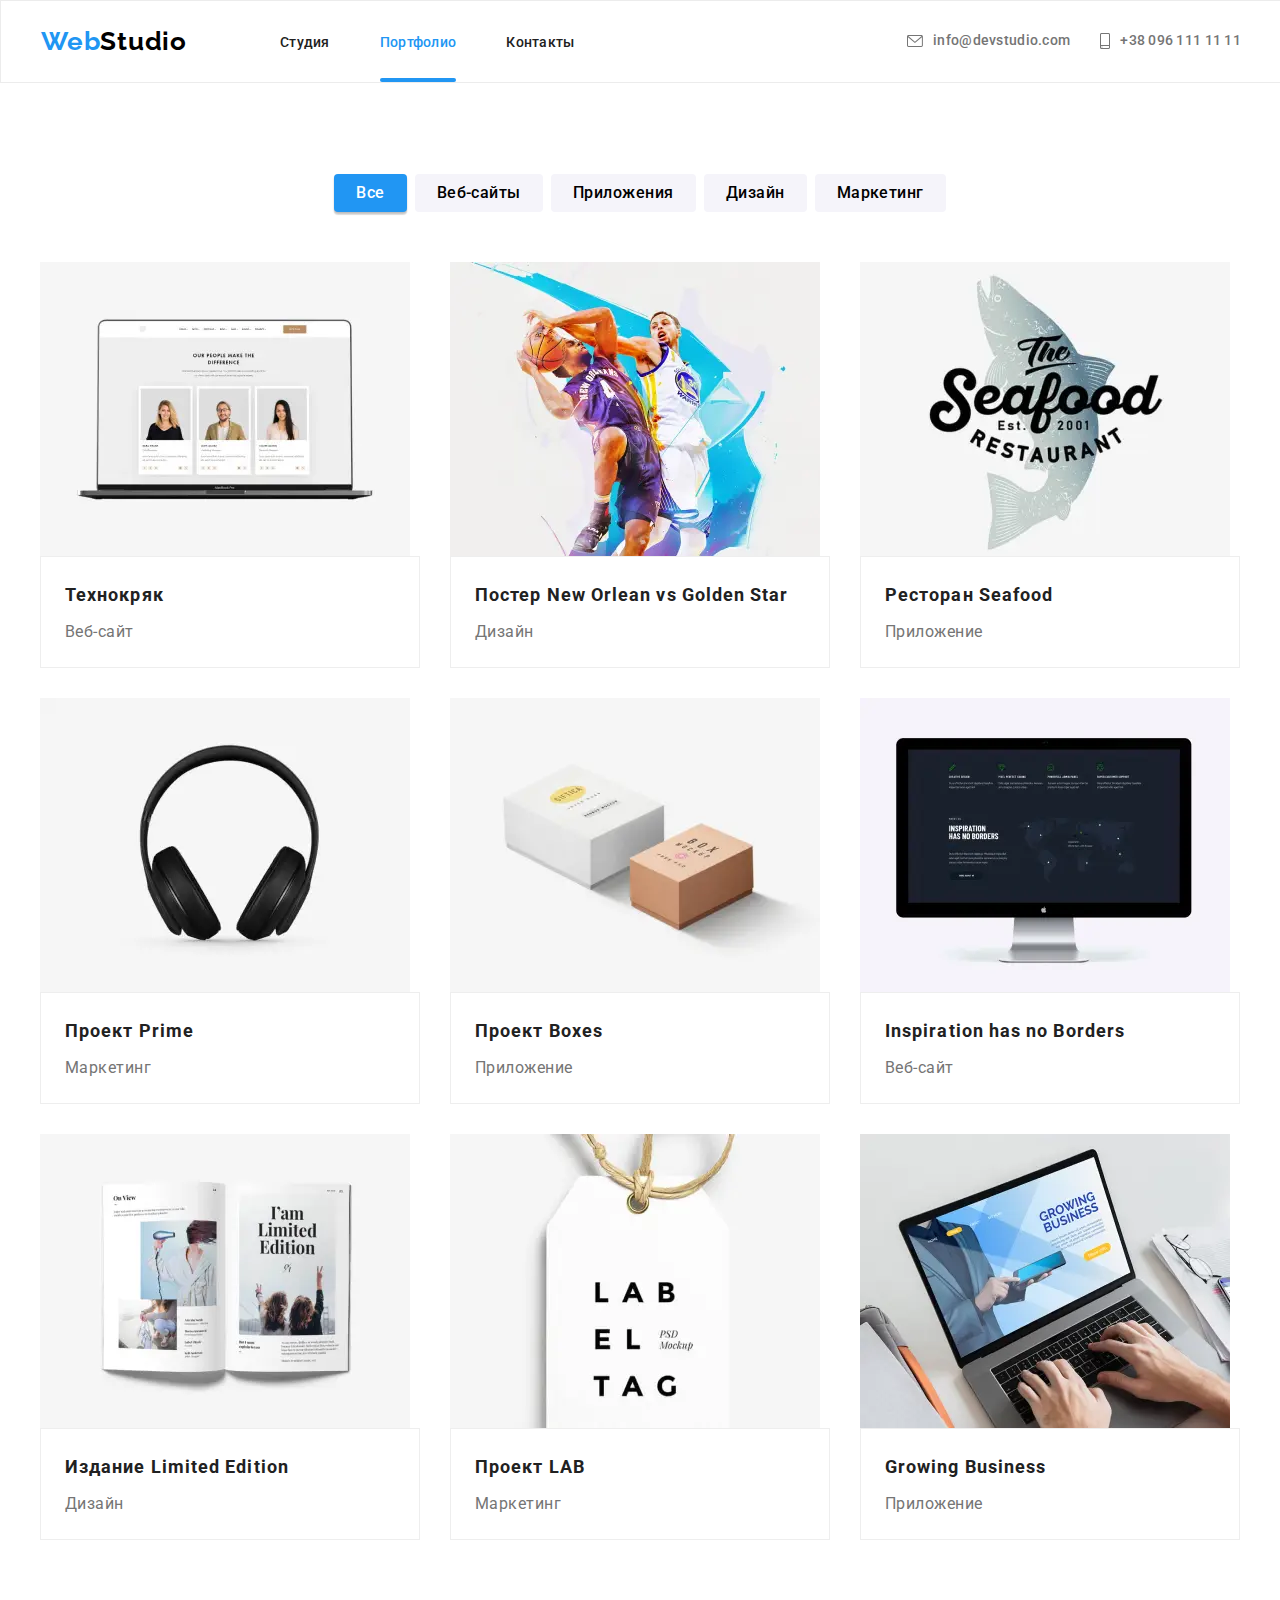
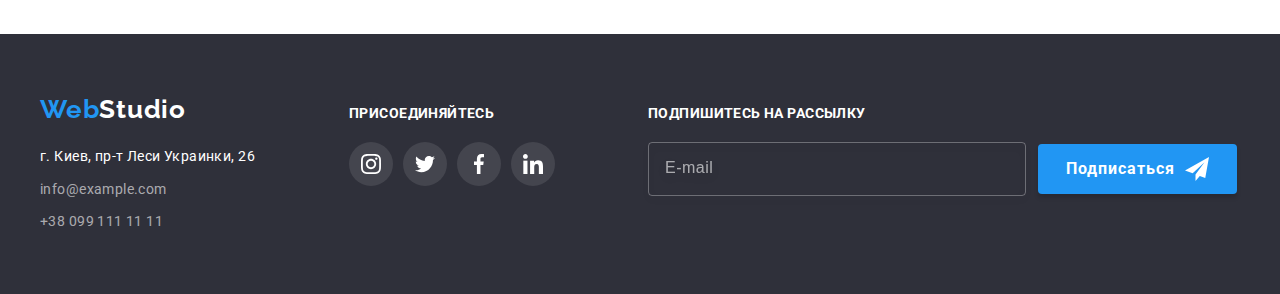
==== commit 3a169b01: "fixed mobile menu" ====
--- a/portfolio.html
+++ b/portfolio.html
@@ -21,10 +21,10 @@
         >
         <ul class="menu list">
           <li class="menu__item">
-            <a class="menu__link link menu__link--current" href="./index.html">Студия</a>
+            <a class="menu__link link" href="./index.html">Студия</a>
           </li>
           <li class="menu__item">
-            <a class="menu__link link" href="./portfolio.html">Портфолио</a>
+            <a class="menu__link link menu__link--current" href="./portfolio.html">Портфолио</a>
           </li>
           <li class="menu__item">
             <a class="menu__link link" href="#contacts-studio">Контакты</a>
@@ -217,7 +217,7 @@
                   <img class="product__photo" src="#" alt="Эмблема ресторана" />
               </picture>
                 <div class="product__thumb">
-                  <p class="product__description">Приложение для ресторана способно увеличить средние чеки, оптимизировать рабочие процессы, снизить затраты на персонал, увеличить клиентуру и много чего еще. Ключевые составляющие приложения ресторана Seafood – это возможность доставки, максимально удобное меню для просмотра позиций и выбора блюд, путь заказа всего в нескольких кликов.</p>
+                  <p class="product__description">Ключевые составляющие приложения ресторана Seafood – это возможность доставки, максимально удобное меню для просмотра позиций и выбора блюд, путь заказа всего в нескольких кликов.</p>
                 </div>
               </div>
               <div class="product__border">
@@ -386,7 +386,7 @@
                   <img class="product__photo" src="#" alt="Лейба" />
               </picture>
                 <div class="product__thumb">
-                  <p class="product__description">Точно так же, как наши имена являются частью нашей идентичности, лейблы представляют разные бренды, они могут даже показать, что эти бренды вообще представляют и выгодно их продать . Поэтому проект LAB неотступно руководствуется рядом принципов и стандартов, которые выгодно отличают нас от конкурентов и позволяют качественно продвигать компании.</p>
+                  <p class="product__description">Проект LAB неотступно руководствуется рядом принципов и стандартов, которые выгодно отличают нас от конкурентов и позволяют качественно продвигать компании.</p>
                 </div>
               </div>
               <div class="product__border">
@@ -420,7 +420,7 @@
                   <img class="product__photo" src="#" alt="Ноутбук" />
               </picture>
                 <div class="product__thumb">
-                  <p class="product__description">Growing Business - отличное приложение для составления отчетов о расходах вашего бизнеса. Приложение записывает данные о ваших покупках, составляет отчеты и помогает вам возмещать расходы сотрудникам, собирает все ваши данные о закупках для вашей финансовой команды, чтобы упростить финансовую отчетность.</p>
+                  <p class="product__description">Growing Business - отличное приложение для составления отчетов о расходах вашего бизнеса. Приложение записывает данные о ваших покупках, составляет отчеты и помогает вам возмещать расходы сотрудникам, собирает все ваши данные о закупках для вашей финансовой команды.</p>
                 </div>
               </div>
               <div class="product__border">
--- a/css/main.min.css
+++ b/css/main.min.css
@@ -1,2 +1,2 @@
-:root{--main-font: 'Roboto', sans-serif;--secondary-font: 'Raleway', sans-serif;--main-font-color: #212121;--secondary-font-color: #757575;--accent-color: #2196f3;--main-background-color: #F5F4FA;--secondary-background-color: #2f303a}.visually-hidden{position:absolute !important;clip:rect(1px 1px 1px 1px);clip:rect(1px, 1px, 1px, 1px);padding:0 !important;border:0 !important;height:1px !important;width:1px !important;overflow:hidden}.advantages__title,.servises__description,.footer__title{font-weight:700;font-size:14px;line-height:1.14;letter-spacing:0.03em;text-transform:uppercase;color:#FFFFFF}h1,h2,h3,h4,h5,h6,p{margin-top:0;margin-bottom:0}ul,ol{margin-top:0;margin-bottom:0;padding-left:0}img{display:block;max-width:100%}.list{list-style:none}.link{text-decoration:none}body{margin:0;padding-top:60px;font-family:var(--main-font);color:var(--main-font-color)}@media screen and (min-width: 768px){body{padding-top:80px}}.section{padding-top:60px;padding-bottom:60px}@media screen and (min-width: 1200px){.section{padding-top:94px;padding-bottom:94px}}.container{padding-left:15px;padding-right:15px}@media screen and (min-width: 480px){.container{width:480px;margin:0 auto}}@media screen and (min-width: 768px){.container{width:768px}}@media screen and (min-width: 1200px){.container{width:1200px}}.logo{display:block;font-family:var(--secondary-font);font-weight:700;font-size:24px;line-height:1.17;letter-spacing:0.03em;color:var(--accent-color)}@media screen and (min-width: 1200px){.logo{font-size:26px;line-height:1.19}}.title{font-size:28px;line-height:1.17;text-align:center;letter-spacing:0.03em}@media screen and (min-width: 1200px){.title{font-size:36px}}.social-list{display:flex;justify-content:center}.social-list__item:not(:last-child){margin-right:10px}.social-list__link{display:flex;justify-content:center;align-items:center;width:44px;height:44px;border-radius:50%;fill:#AFB1B8;background-color:#FFFFFF;transition:background-color 250ms cubic-bezier(0.4, 0, 0.2, 1)}.social-list__link:hover,.social-list__link:focus{fill:#FFFFFF;background-color:var(--accent-color)}.btn{align-items:center;justify-content:center;font-family:inherit;font-weight:700;font-size:16px;line-height:1.87;letter-spacing:0.06em;color:#ffffff;background:var(--accent-color);box-shadow:0px 4px 4px rgba(0,0,0,0.15);border:none;border-radius:4px;cursor:pointer;transition:background-color 250ms cubic-bezier(0.4, 0, 0.2, 1)}.btn:hover,.btn:focus{background:#188CE8}.backdrop{position:fixed;top:0;left:0;width:100vw;height:100vh;z-index:200;background-color:rgba(0,0,0,0.2);opacity:1;visibility:visible;pointer-events:auto;transition:opacity 250ms cubic-bezier(0.4, 0, 0.2, 1),visibility 250ms cubic-bezier(0.4, 0, 0.2, 1)}.modal{position:absolute;left:50%;top:50%;width:300px;height:450px;transform:translate(-50%, -50%);background-color:#FFFFFF;box-shadow:0px 1px 3px rgba(0,0,0,0.12),0px 1px 1px rgba(0,0,0,0.14),0px 2px 1px rgba(0,0,0,0.2);border-radius:4px;overflow-y:scroll}.modal__close-btn{position:absolute;display:flex;align-items:center;justify-content:center;top:8px;right:8px;padding:0;width:30px;height:30px;background:#FFFFFF;border:1px solid rgba(0,0,0,0.1);border-radius:50%;cursor:pointer;transition:border-color 250ms cubic-bezier(0.4, 0, 0.2, 1),fill 250ms cubic-bezier(0.4, 0, 0.2, 1)}.modal__close-btn:hover,.modal__close-btn:focus{border-color:var(--accent-color);fill:var(--accent-color)}.is-hidden{opacity:0;visibility:hidden;pointer-events:none}@media screen and (min-width: 480px){.modal{width:450px;height:609px}}@media screen and (min-width: 1200px){.modal{width:528px;height:581px}}.modal-form{display:flex;flex-direction:column;padding:30px}.modal-form__title{margin-bottom:12px;font-weight:700;font-size:16px;line-height:1.15;text-align:center;letter-spacing:0.03em}.modal-form__field{font-size:12px;line-height:1.17;letter-spacing:0.01em;color:var(--secondary-font-color)}.modal-form__input-wrapper{position:relative;display:block;margin-bottom:10px;margin-top:4px}.modal-form__input{width:100%;height:30px;padding-left:32px;border:1px solid rgba(33,33,33,0.2);border-radius:4px;transition:border-color 250ms cubic-bezier(0.4, 0, 0.2, 1)}.modal-form__input:focus{outline:none;border-color:var(--accent-color)}.modal-form__icon{position:absolute;display:block;left:12px;top:50%;transform:translateY(-50%);transition:fill 250ms cubic-bezier(0.4, 0, 0.2, 1)}.modal-form__input:focus+.modal-form__icon{fill:var(--accent-color)}.modal-form__textarea{width:100%;height:50px;resize:none;margin-top:4px;padding:7px 10px;border:1px solid rgba(33,33,33,0.2);border-radius:4px;transition:border-color 250ms cubic-bezier(0.4, 0, 0.2, 1)}.modal-form__textarea:focus{outline:none;border-color:var(--accent-color)}.modal-form__textarea::placeholder{font-size:12px;line-height:1.17;letter-spacing:0.01em;color:rgba(117,117,117,0.5)}.modal-form__policy-label{margin-top:10px;font-size:12px;line-height:1.71;letter-spacing:0.03em;text-align:center;color:var(--secondary-font-color)}.modal-form__policy-label::before{content:"";display:inline-block;width:16px;height:15px;margin-right:8px;border-radius:2px;border:2px solid #212121;cursor:pointer;transition:background-color 250ms cubic-bezier(0.4, 0, 0.2, 1)}.modal-form__checkbox:checked+.modal-form__policy-label::before{background-image:url(../images/checkbox.svg);background-repeat:no-repeat;background-color:var(--accent-color);background-position:center;border:none}.modal-form__policy-link{color:var(--accent-color)}.modal-form__btn{align-self:center;margin-top:10px;padding:5px 40px}@media screen and (min-width: 480px){.modal-form{padding:40px}.modal-form__title{font-size:20px}.modal-form__input{height:40px;padding-left:42px}.modal-form__textarea{height:120px;padding:12px 16px}.modal-form__policy-label{display:flex;align-items:center;margin-top:20px}.modal-form__btn{margin-top:30px;padding:10px 55px}}@media screen and (min-width: 1200px){.modal-form__policy-label{font-size:14px}}.header{position:fixed;top:0;left:0;width:100%;z-index:100;padding:10px 0;border:1px solid #ECECEC;background-color:#FFFFFF}.header__container{display:flex;justify-content:space-between;align-items:center}.logo--black{color:#000}.menu{display:none}.contacts{display:none}.mobile-menu__btn{background-color:#FFFFFF;border:none;padding:0;line-height:0;cursor:pointer;transition:fill 250ms cubic-bezier(0.4, 0, 0.2, 1)}.mobile-menu__btn:hover,.mobile-menu__btn:focus{fill:var(--accent-color)}.mobile-menu{position:fixed;z-index:100;left:0;top:0;width:100vw;height:100vh;background-color:#FFFFFF;opacity:0;visibility:hidden;pointer-events:none;transition:opacity 250ms cubic-bezier(0.4, 0, 0.2, 1),visibility 250ms cubic-bezier(0.4, 0, 0.2, 1)}.mobile-menu.is-open{opacity:1;visibility:visible;pointer-events:auto}.mobile-menu__container{position:relative;display:flex;justify-content:space-between;flex-direction:column;height:100%;padding-top:48px;padding-bottom:48px;padding-left:40px}.mobile-menu__close-btn{position:absolute;top:10px;right:15px}.mobile-menu__thumb:not(:last-child){margin-bottom:32px}.mobile-menu__list-item:not(:last-child){margin-bottom:32px}.mobile-menu__link{font-weight:500;font-size:40px;line-height:1.18;letter-spacing:0.02em;color:var(--main-font-color)}.mobile-menu__link:hover,.mobile-menu__link:focus{color:var(--accent-color)}.mobile-menu__link--current{color:var(--accent-color)}.mobile-menu__phone{display:block;margin-bottom:32px;font-weight:500;font-size:28px;line-height:1.18;letter-spacing:0.02em;color:var(--accent-color)}.mobile-menu__mail{display:block;margin-bottom:64px;font-weight:500;font-size:24px;line-height:1.17;letter-spacing:0.02em;color:var(--secondary-font-color)}.mobile-menu__social-list{display:flex;justify-content:center}.mobile-menu__social-list-item{position:relative}.mobile-menu__social-list-item:not(:last-child):after{content:"";position:absolute;width:22px;height:0px;right:-10px;top:8px;border:1px solid rgba(33,33,33,0.2);transform:rotate(90deg)}.mobile-menu__social-link{padding:5px 10px;font-weight:500;font-size:14px;line-height:1.22;letter-spacing:0.02em;color:var(--accent-color)}@media screen and (min-width: 390px){.mobile-menu__phone{font-size:34px}.mobile-menu__social-link{font-size:18px}}@media screen and (min-width: 768px){.mobile-menu__btn{display:none}.menu{display:block}.contacts{display:block}.header{padding:21px 0}.navigation{display:flex;align-items:center}.logo--header{margin-right:88px}.menu{display:flex;align-items:center}.menu__item:not(:last-child){margin-right:50px}.menu__link{padding-top:5px;padding-bottom:5px;font-style:normal;font-weight:500;font-size:14px;line-height:1.14;letter-spacing:0.02em;color:inherit;transition:color 250ms cubic-bezier(0.4, 0, 0.2, 1)}.menu__link:hover,.menu__link:focus{color:var(--accent-color)}.menu__link--current{position:relative;color:var(--accent-color);padding-bottom:32px}.menu__link--current::after{position:absolute;display:block;content:"";height:4px;bottom:0;width:100%;background-color:var(--accent-color);border-radius:2px}.contacts__item:not(:last-child){margin-bottom:10px}.contacts__link{display:flex;align-items:center;font-weight:500;font-size:12px;line-height:1.17;letter-spacing:0.02em;color:var(--secondary-font-color);fill:var(--secondary-font-color);transition:color 250ms cubic-bezier(0.4, 0, 0.2, 1),fill 250ms cubic-bezier(0.4, 0, 0.2, 1)}.contacts__link:hover,.contacts__link:focus{color:var(--accent-color);fill:var(--accent-color)}.contacts__icon{margin-right:8px}}@media screen and (min-width: 1200px){.header{padding:25px 0}.logo{margin-right:93px}.contacts{display:flex;align-items:center;margin-left:auto}.contacts__item:not(:last-child){margin-right:30px;margin-bottom:0}.contacts__link{font-size:14px;line-height:1.14}.contacts__icon{margin-right:10px}.contacts__icon--mail{width:16px;height:12px}.contacts__icon--phone{width:10px;height:16px}}.hero{max-width:1600px;margin-left:auto;margin-right:auto;background-color:var(--secondary-background-color);background-image:linear-gradient(to right, rgba(31,33,51,0.4), rgba(47,48,58,0.4)),url("../images/hero_phone.jpg");background-repeat:no-repeat;background-position:center;background-size:cover;text-align:center;padding:118px 0}@media screen and (min-device-pixel-ratio: 2) and (max-width: 767px), screen and (min-resolution: 192dpi) and (max-width: 767px), screen and (min-resolution: 2dppx) and (max-width: 767px){.hero{background-image:linear-gradient(to right, rgba(31,33,51,0.4), rgba(47,48,58,0.4)),url("../images/hero_phone@2x.jpg")}}@media screen and (min-width: 768px){.hero{background-image:linear-gradient(to right, rgba(31,33,51,0.4), rgba(47,48,58,0.4)),url("../images/hero_tablet.jpg")}}@media (min-device-pixel-ratio: 2) and (min-width: 768px), (min-resolution: 192dpi) and (min-width: 768px), (min-resolution: 2dppx) and (min-width: 768px){.hero{background-image:linear-gradient(to right, rgba(31,33,51,0.4), rgba(47,48,58,0.4)),url("../images/hero_tablet@2x.jpg")}}@media screen and (min-width: 1200px){.hero{background-image:linear-gradient(to right, rgba(31,33,51,0.4), rgba(47,48,58,0.4)),url("../images/hero_desktop.jpg")}}@media (min-device-pixel-ratio: 2) and (min-width: 1200px), (min-resolution: 192dpi) and (min-width: 1200px), (min-resolution: 2dppx) and (min-width: 1200px){.hero{background-image:linear-gradient(to right, rgba(31,33,51,0.4), rgba(47,48,58,0.4)),url("../images/hero_desktop@2x.jpg")}}.hero__title{margin-left:auto;margin-right:auto;font-weight:900;font-size:26px;line-height:1.62;margin-bottom:30px;letter-spacing:0.06em;text-transform:uppercase;color:#ffffff}@media screen and (min-width: 440px){.hero__title{width:360px}}@media screen and (min-width: 1200px){.hero__title{width:696px;font-size:44px;line-height:1.36}}.hero__btn{padding:10px 32px}.advantages__icon-container{display:flex;justify-content:center;align-items:center;height:120px;margin-bottom:30px;background-color:var(--main-background-color);border-radius:4px}.advantages__title{margin-bottom:10px;color:var(--main-font-color)}.advantages__description{font-size:14px;line-height:1.71;letter-spacing:0.03em;color:var(--secondary-font-color)}@media screen and (max-width: 767px){.advantages__item:not(:last-child){margin-bottom:30px}}@media screen and (min-width: 768px){.advantages__list{display:flex;flex-wrap:wrap;margin-left:-30px;margin-top:-30px}.advantages__item{flex-basis:calc((100% - 60px) / 2);margin-left:30px;margin-top:30px}}@media screen and (min-width: 1200px){.advantages{padding-bottom:47px}.advantages__item{flex-basis:calc((100% - 120px) / 4)}}@media screen and (max-width: 1199px){.servises{display:none}}.servises{padding-top:47px}.servises__title{margin-bottom:50px}.servises__list{display:flex;flex-wrap:wrap;margin-left:-30px;margin-top:-30px}.servises__box{position:relative}.servises__thumb{position:absolute;display:flex;align-items:center;justify-content:center;bottom:0;left:0;width:100%;height:70px;background:rgba(47,48,58,0.8)}.servises__item{flex-basis:calc((100% - 90px) / 3);margin-left:30px;margin-top:30px}.team{background-color:var(--main-background-color)}.team__title{margin-bottom:30px}.team__thumb{padding:30px 0 24px 0;background:#FFFFFF}.team__name{margin-bottom:10px;font-weight:500;font-size:16px;line-height:1.19;text-align:center;letter-spacing:0.03em}.team__profession{margin-bottom:16px;font-size:16px;line-height:1.19;text-align:center;letter-spacing:0.03em;color:var(--secondary-font-color)}.team__list-item{box-shadow:0px 1px 3px rgba(0,0,0,0.12),0px 1px 1px rgba(0,0,0,0.14),0px 2px 1px rgba(0,0,0,0.2);border-radius:0px 0px 4px 4px}@media screen and (max-width: 767px){.team__list-item:not(:last-child){margin-bottom:30px}}@media screen and (min-width: 768px){.team__list{display:flex;flex-wrap:wrap;margin-left:-30px;margin-top:-30px}.team__list-item{flex-basis:calc((100% - 60px) / 2);margin-left:30px;margin-top:30px}}@media screen and (min-width: 1200px){.team__title{margin-bottom:50px}.team__list-item{flex-basis:calc((100% - 120px) / 4)}}.clients__title{margin-bottom:30px}.clients__list{display:flex;flex-wrap:wrap;margin-left:-30px;margin-top:-30px}.clients__list-item{flex-basis:calc((100% - 60px) / 2);margin-left:30px;margin-top:30px}.clients__link{display:flex;justify-content:center;align-items:center;height:92px;border:1px solid #AFB1B8;border-radius:4px;fill:#AFB1B8;transition:border-color 250ms cubic-bezier(0.4, 0, 0.2, 1),fill 250ms cubic-bezier(0.4, 0, 0.2, 1)}.clients__link:hover,.clients__link:focus{border-color:var(--accent-color);fill:var(--accent-color)}@media screen and (min-width: 768px){.clients__list-item{flex-basis:calc((100% - 90px) / 3)}}@media screen and (min-width: 1200px){.clients__title{margin-bottom:50px}.clients__list-item{flex-basis:calc((100% - 180px) / 6)}}.filter-list{display:flex;align-items:center}.filter-list__item:not(:last-child){margin-right:8px}.filter-list__btn{padding:6px 22px;font-family:inherit;font-weight:500;font-size:16px;line-height:1.62;text-align:center;letter-spacing:0.03em;background:var(--main-background-color);border:none;border-radius:4px;cursor:pointer;transition:background-color 250ms cubic-bezier(0.4, 0, 0.2, 1)}.filter-list__btn:hover,.filter-list__btn:focus{color:#FFFFFF;background-color:var(--accent-color);box-shadow:0px 3px 1px rgba(0,0,0,0.1),0px 1px 2px rgba(0,0,0,0.08),0px 2px 2px rgba(0,0,0,0.12)}.filter-list__btn--current{color:#FFFFFF;background:var(--accent-color);box-shadow:0px 3px 1px rgba(0,0,0,0.1),0px 1px 2px rgba(0,0,0,0.08),0px 2px 2px rgba(0,0,0,0.12)}.portfolio__link{display:block;color:inherit;transition:box-shadow 250ms cubic-bezier(0.4, 0, 0.2, 1)}.portfolio__link:hover,.portfolio__link:focus{box-shadow:0px 1px 1px rgba(0,0,0,0.12),0px 4px 4px rgba(0,0,0,0.06),1px 4px 6px rgba(0,0,0,0.16)}.portfolio__link:hover .product__thumb,.portfolio__link:focus .product__thumb{transform:translateY(0%)}.product{position:relative;overflow:hidden}.product__thumb{position:absolute;display:flex;justify-content:center;align-items:center;top:0;left:0;padding:0 24px;width:100%;height:100%;transform:translateY(100%);overflow:hidden;background:rgba(33,150,243,0.9);overflow:auto;transition:transform 250ms cubic-bezier(0.4, 0, 0.2, 1)}.product__description{font-size:18px;line-height:1,56;letter-spacing:0.03em;color:#FFFFFF}.product__border{border:1px solid #EEEEEE;padding:20px 24px}.product__name{font-size:18px;line-height:2;letter-spacing:0.06em;margin-bottom:4px}.product__type{font-size:16px;line-height:1.87;letter-spacing:0.03em;color:var(--secondary-font-color)}@media screen and (max-width: 400px){.filter-list__btn{padding:6px 8px}}@media screen and (max-width: 767px){.filter-list{flex-wrap:wrap;margin-bottom:40px}.filter-list__item:nth-child(-n+3){margin-bottom:15px}.portfolio__item:not(:last-child){margin-bottom:30px}}@media screen and (min-width: 768px){.filter-list{justify-content:center;margin-bottom:30px}.portfolio{display:flex;flex-wrap:wrap;margin-left:-30px;margin-top:-30px}.portfolio__item{flex-basis:calc((100% - 60px) / 2);margin-left:30px;margin-top:30px}}@media screen and (min-width: 1200px){.filter-list{margin-bottom:50px}.portfolio__item{flex-basis:calc((100% - 90px) / 3)}}.footer{padding:60px 0;background-color:var(--secondary-background-color)}.logo--white{color:#FFFFFF}.address{margin-top:20px;font-style:normal;font-size:14px;line-height:1.71;letter-spacing:0.03em;color:#FFFFFF}.main-contacts{display:block}.main-contacts__item{margin-top:8px}.main-contacts__link{font-size:14px;line-height:1.71;letter-spacing:0.03em;color:rgba(255,255,255,0.6);transition:color 250ms cubic-bezier(0.4, 0, 0.2, 1)}.main-contacts__link:hover,.main-contacts__link:focus{color:#FFFFFF}.footer__title{margin-bottom:20px}.social-list__link--dark-theme{fill:#ffffff;background-color:rgba(255,255,255,0.1)}.footer__modal-input{height:50px;width:290px;padding-left:16px;border:1px solid rgba(255,255,255,0.3);filter:drop-shadow(0px 4px 4px rgba(0,0,0,0.15));border-radius:4px;background-color:transparent;color:#ffffff;transition:border-color 250ms cubic-bezier(0.4, 0, 0.2, 1)}.footer__modal-input:focus{border-color:var(--accent-color);outline:none}.footer__modal-input::placeholder{font-size:16px;line-height:1.25;letter-spacing:0.03em;color:rgba(255,255,255,0.6)}.footer__subscribe-btn{display:flex;align-items:center;margin:0 auto;padding:10px 28px}.footer__subscribe-icon{margin-left:10px;fill:#ffffff}@media screen and (max-width: 767px){.footer__social-box{margin-top:60px}}@media screen and (min-width: 768px){.connection-box{display:flex;align-items:baseline;justify-content:space-around}.footer__modal-input{width:450px}}@media screen and (max-width: 1199px){.footer__container{text-align:center}.footer__modal-box{margin-top:60px}.footer__subscribe-btn{margin-top:20px;margin-left:auto;margin-right:auto}}@media screen and (min-width: 1200px){.footer__container{display:flex;align-items:baseline}.main-contacts__item{margin-top:9px}.footer__social-box{margin-left:70px}.footer__modal-box{margin-left:93px}.footer__modal-form{display:flex;align-items:center}.footer__modal-lable{margin-right:12px}.footer__modal-input{width:358px}}
+:root{--main-font: 'Roboto', sans-serif;--secondary-font: 'Raleway', sans-serif;--main-font-color: #212121;--secondary-font-color: #757575;--accent-color: #2196f3;--main-background-color: #F5F4FA;--secondary-background-color: #2f303a}.visually-hidden{position:absolute !important;clip:rect(1px 1px 1px 1px);clip:rect(1px, 1px, 1px, 1px);padding:0 !important;border:0 !important;height:1px !important;width:1px !important;overflow:hidden}.advantages__title,.servises__description,.footer__title{font-weight:700;font-size:14px;line-height:1.14;letter-spacing:0.03em;text-transform:uppercase;color:#FFFFFF}h1,h2,h3,h4,h5,h6,p{margin-top:0;margin-bottom:0}ul,ol{margin-top:0;margin-bottom:0;padding-left:0}img{display:block;max-width:100%}.list{list-style:none}.link{text-decoration:none}body{margin:0;padding-top:60px;font-family:var(--main-font);color:var(--main-font-color)}@media screen and (min-width: 768px){body{padding-top:80px}}.section{padding-top:60px;padding-bottom:60px}@media screen and (min-width: 1200px){.section{padding-top:94px;padding-bottom:94px}}.container{padding-left:15px;padding-right:15px}@media screen and (min-width: 480px){.container{width:480px;margin:0 auto}}@media screen and (min-width: 768px){.container{width:768px}}@media screen and (min-width: 1200px){.container{width:1200px}}.logo{display:block;font-family:var(--secondary-font);font-weight:700;font-size:24px;line-height:1.17;letter-spacing:0.03em;color:var(--accent-color)}@media screen and (min-width: 1200px){.logo{font-size:26px;line-height:1.19}}.title{font-size:28px;line-height:1.17;text-align:center;letter-spacing:0.03em}@media screen and (min-width: 1200px){.title{font-size:36px}}.social-list{display:flex;justify-content:center}.social-list__item:not(:last-child){margin-right:10px}.social-list__link{display:flex;justify-content:center;align-items:center;width:44px;height:44px;border-radius:50%;fill:#AFB1B8;background-color:#FFFFFF;transition:background-color 250ms cubic-bezier(0.4, 0, 0.2, 1)}.social-list__link:hover,.social-list__link:focus{fill:#FFFFFF;background-color:var(--accent-color)}.btn{align-items:center;justify-content:center;font-family:inherit;font-weight:700;font-size:16px;line-height:1.87;letter-spacing:0.06em;color:#ffffff;background:var(--accent-color);box-shadow:0px 4px 4px rgba(0,0,0,0.15);border:none;border-radius:4px;cursor:pointer;transition:background-color 250ms cubic-bezier(0.4, 0, 0.2, 1)}.btn:hover,.btn:focus{background:#188CE8}.backdrop{position:fixed;top:0;left:0;width:100vw;height:100vh;z-index:200;background-color:rgba(0,0,0,0.2);opacity:1;visibility:visible;pointer-events:auto;transition:opacity 250ms cubic-bezier(0.4, 0, 0.2, 1),visibility 250ms cubic-bezier(0.4, 0, 0.2, 1)}.modal{position:absolute;left:50%;top:50%;width:300px;height:450px;transform:translate(-50%, -50%);background-color:#FFFFFF;box-shadow:0px 1px 3px rgba(0,0,0,0.12),0px 1px 1px rgba(0,0,0,0.14),0px 2px 1px rgba(0,0,0,0.2);border-radius:4px;overflow-y:scroll}.modal__close-btn{position:absolute;display:flex;align-items:center;justify-content:center;top:8px;right:8px;padding:0;width:30px;height:30px;background:#FFFFFF;border:1px solid rgba(0,0,0,0.1);border-radius:50%;cursor:pointer;transition:border-color 250ms cubic-bezier(0.4, 0, 0.2, 1),fill 250ms cubic-bezier(0.4, 0, 0.2, 1)}.modal__close-btn:hover,.modal__close-btn:focus{border-color:var(--accent-color);fill:var(--accent-color)}.is-hidden{opacity:0;visibility:hidden;pointer-events:none}@media screen and (min-width: 480px){.modal{width:450px;height:609px}}@media screen and (min-width: 1200px){.modal{width:528px;height:581px}}.modal-form{display:flex;flex-direction:column;padding:30px}.modal-form__title{margin-bottom:12px;font-weight:700;font-size:16px;line-height:1.15;text-align:center;letter-spacing:0.03em}.modal-form__field{font-size:12px;line-height:1.17;letter-spacing:0.01em;color:var(--secondary-font-color)}.modal-form__input-wrapper{position:relative;display:block;margin-bottom:10px;margin-top:4px}.modal-form__input{width:100%;height:30px;padding-left:32px;border:1px solid rgba(33,33,33,0.2);border-radius:4px;transition:border-color 250ms cubic-bezier(0.4, 0, 0.2, 1)}.modal-form__input:focus{outline:none;border-color:var(--accent-color)}.modal-form__icon{position:absolute;display:block;left:12px;top:50%;transform:translateY(-50%);transition:fill 250ms cubic-bezier(0.4, 0, 0.2, 1)}.modal-form__input:focus+.modal-form__icon{fill:var(--accent-color)}.modal-form__textarea{width:100%;height:50px;resize:none;margin-top:4px;padding:7px 10px;border:1px solid rgba(33,33,33,0.2);border-radius:4px;transition:border-color 250ms cubic-bezier(0.4, 0, 0.2, 1)}.modal-form__textarea:focus{outline:none;border-color:var(--accent-color)}.modal-form__textarea::placeholder{font-size:12px;line-height:1.17;letter-spacing:0.01em;color:rgba(117,117,117,0.5)}.modal-form__policy-label{margin-top:10px;font-size:12px;line-height:1.71;letter-spacing:0.03em;text-align:center;color:var(--secondary-font-color)}.modal-form__policy-label::before{content:"";display:inline-flex;align-items:center;width:16px;height:15px;margin-right:8px;border-radius:2px;border:2px solid #212121;cursor:pointer;transition:background-color 250ms cubic-bezier(0.4, 0, 0.2, 1)}.modal-form__checkbox:checked+.modal-form__policy-label::before{background-image:url(../images/checkbox.svg);background-repeat:no-repeat;background-color:var(--accent-color);background-position:center;border:none}.modal-form__policy-link{color:var(--accent-color)}.modal-form__btn{align-self:center;margin-top:10px;padding:5px 40px}@media screen and (min-width: 480px){.modal-form{padding:40px}.modal-form__title{font-size:20px}.modal-form__input{height:40px;padding-left:42px}.modal-form__textarea{height:120px;padding:12px 16px}.modal-form__policy-label{display:flex;align-items:center;margin-top:20px}.modal-form__btn{margin-top:30px;padding:10px 55px}}@media screen and (min-width: 1200px){.modal-form__policy-label{font-size:14px}}.header{position:fixed;top:0;left:0;width:100%;z-index:100;padding:10px 0;border:1px solid #ECECEC;background-color:#FFFFFF}.header__container{display:flex;justify-content:space-between;align-items:center}.logo--black{color:#000}.menu{display:none}.contacts{display:none}.mobile-menu__btn{background-color:#FFFFFF;border:none;padding:0;line-height:0;cursor:pointer;transition:fill 250ms cubic-bezier(0.4, 0, 0.2, 1)}.mobile-menu__btn:hover,.mobile-menu__btn:focus{fill:var(--accent-color)}.mobile-menu{position:fixed;z-index:100;left:0;top:0;width:100vw;height:100vh;background-color:#FFFFFF;opacity:0;visibility:hidden;pointer-events:none;transition:opacity 250ms cubic-bezier(0.4, 0, 0.2, 1),visibility 250ms cubic-bezier(0.4, 0, 0.2, 1)}.mobile-menu.is-open{opacity:1;visibility:visible;pointer-events:auto}.mobile-menu__container{position:relative;display:flex;justify-content:space-between;flex-direction:column;height:100%;padding-top:48px;padding-bottom:48px;padding-left:40px}.mobile-menu__close-btn{position:absolute;top:10px;right:15px}.mobile-menu__thumb:not(:last-child){margin-bottom:32px}.mobile-menu__list-item:not(:last-child){margin-bottom:32px}.mobile-menu__link{font-weight:500;font-size:40px;line-height:1.18;letter-spacing:0.02em;color:var(--main-font-color)}.mobile-menu__link:hover,.mobile-menu__link:focus{color:var(--accent-color)}.mobile-menu__link--current{color:var(--accent-color)}.mobile-menu__phone{display:block;margin-bottom:32px;font-weight:500;font-size:28px;line-height:1.18;letter-spacing:0.02em;color:var(--accent-color)}.mobile-menu__mail{display:block;margin-bottom:64px;font-weight:500;font-size:24px;line-height:1.17;letter-spacing:0.02em;color:var(--secondary-font-color)}.mobile-menu__social-list{display:flex;justify-content:center}.mobile-menu__social-list-item{position:relative}.mobile-menu__social-list-item:not(:last-child){margin-right:20px}.mobile-menu__social-list-item:not(:last-child):after{content:"";position:absolute;width:22px;height:0px;top:8px;border:1px solid rgba(33,33,33,0.2);transform:rotate(90deg)}.mobile-menu__social-link{font-weight:500;font-size:14px;line-height:1.22;letter-spacing:0.02em;color:var(--accent-color)}@media screen and (min-width: 390px){.mobile-menu__phone{font-size:34px}.mobile-menu__social-link{font-size:18px}}@media screen and (min-width: 768px){.mobile-menu__btn{display:none}.menu{display:block}.contacts{display:block}.header{padding:21px 0}.navigation{display:flex;align-items:center}.logo--header{margin-right:88px}.menu{display:flex;align-items:center}.menu__item:not(:last-child){margin-right:50px}.menu__link{padding-top:5px;padding-bottom:5px;font-style:normal;font-weight:500;font-size:14px;line-height:1.14;letter-spacing:0.02em;color:inherit;transition:color 250ms cubic-bezier(0.4, 0, 0.2, 1)}.menu__link:hover,.menu__link:focus{color:var(--accent-color)}.menu__link--current{position:relative;color:var(--accent-color);padding-bottom:32px}.menu__link--current::after{position:absolute;display:block;content:"";height:4px;bottom:0;width:100%;background-color:var(--accent-color);border-radius:2px}.contacts__item:not(:last-child){margin-bottom:10px}.contacts__link{display:flex;align-items:center;font-weight:500;font-size:12px;line-height:1.17;letter-spacing:0.02em;color:var(--secondary-font-color);fill:var(--secondary-font-color);transition:color 250ms cubic-bezier(0.4, 0, 0.2, 1),fill 250ms cubic-bezier(0.4, 0, 0.2, 1)}.contacts__link:hover,.contacts__link:focus{color:var(--accent-color);fill:var(--accent-color)}.contacts__icon{margin-right:8px}}@media screen and (min-width: 1200px){.header{padding:25px 0}.logo{margin-right:93px}.contacts{display:flex;align-items:center;margin-left:auto}.contacts__item:not(:last-child){margin-right:30px;margin-bottom:0}.contacts__link{font-size:14px;line-height:1.14}.contacts__icon{margin-right:10px}.contacts__icon--mail{width:16px;height:12px}.contacts__icon--phone{width:10px;height:16px}}.hero{max-width:1600px;margin-left:auto;margin-right:auto;background-color:var(--secondary-background-color);background-image:linear-gradient(to right, rgba(31,33,51,0.4), rgba(47,48,58,0.4)),url("../images/hero_phone.jpg");background-repeat:no-repeat;background-position:center;background-size:cover;text-align:center;padding:118px 0}@media screen and (min-device-pixel-ratio: 2) and (max-width: 767px), screen and (min-resolution: 192dpi) and (max-width: 767px), screen and (min-resolution: 2dppx) and (max-width: 767px){.hero{background-image:linear-gradient(to right, rgba(31,33,51,0.4), rgba(47,48,58,0.4)),url("../images/hero_phone@2x.jpg")}}@media screen and (min-width: 768px){.hero{background-image:linear-gradient(to right, rgba(31,33,51,0.4), rgba(47,48,58,0.4)),url("../images/hero_tablet.jpg")}}@media (min-device-pixel-ratio: 2) and (min-width: 768px), (min-resolution: 192dpi) and (min-width: 768px), (min-resolution: 2dppx) and (min-width: 768px){.hero{background-image:linear-gradient(to right, rgba(31,33,51,0.4), rgba(47,48,58,0.4)),url("../images/hero_tablet@2x.jpg")}}@media screen and (min-width: 1200px){.hero{background-image:linear-gradient(to right, rgba(31,33,51,0.4), rgba(47,48,58,0.4)),url("../images/hero_desktop.jpg")}}@media (min-device-pixel-ratio: 2) and (min-width: 1200px), (min-resolution: 192dpi) and (min-width: 1200px), (min-resolution: 2dppx) and (min-width: 1200px){.hero{background-image:linear-gradient(to right, rgba(31,33,51,0.4), rgba(47,48,58,0.4)),url("../images/hero_desktop@2x.jpg")}}.hero__title{margin-left:auto;margin-right:auto;font-weight:900;font-size:26px;line-height:1.62;margin-bottom:30px;letter-spacing:0.06em;text-transform:uppercase;color:#ffffff}@media screen and (min-width: 440px){.hero__title{width:360px}}@media screen and (min-width: 1200px){.hero__title{width:696px;font-size:44px;line-height:1.36}}.hero__btn{padding:10px 32px}.advantages__icon-container{display:flex;justify-content:center;align-items:center;height:120px;margin-bottom:30px;background-color:var(--main-background-color);border-radius:4px}.advantages__title{margin-bottom:10px;color:var(--main-font-color)}.advantages__description{font-size:14px;line-height:1.71;letter-spacing:0.03em;color:var(--secondary-font-color)}@media screen and (max-width: 767px){.advantages__item:not(:last-child){margin-bottom:30px}}@media screen and (min-width: 768px){.advantages__list{display:flex;flex-wrap:wrap;margin-left:-30px;margin-top:-30px}.advantages__item{flex-basis:calc((100% - 60px) / 2);margin-left:30px;margin-top:30px}}@media screen and (min-width: 1200px){.advantages{padding-bottom:47px}.advantages__item{flex-basis:calc((100% - 120px) / 4)}}@media screen and (max-width: 1199px){.servises{display:none}}.servises{padding-top:47px}.servises__title{margin-bottom:50px}.servises__list{display:flex;flex-wrap:wrap;margin-left:-30px;margin-top:-30px}.servises__box{position:relative}.servises__thumb{position:absolute;display:flex;align-items:center;justify-content:center;bottom:0;left:0;width:100%;height:70px;background:rgba(47,48,58,0.8)}.servises__item{flex-basis:calc((100% - 90px) / 3);margin-left:30px;margin-top:30px}.team{background-color:var(--main-background-color)}.team__title{margin-bottom:30px}.team__thumb{padding:30px 0 24px 0;background:#FFFFFF}.team__name{margin-bottom:10px;font-weight:500;font-size:16px;line-height:1.19;text-align:center;letter-spacing:0.03em}.team__profession{margin-bottom:16px;font-size:16px;line-height:1.19;text-align:center;letter-spacing:0.03em;color:var(--secondary-font-color)}.team__list-item{box-shadow:0px 1px 3px rgba(0,0,0,0.12),0px 1px 1px rgba(0,0,0,0.14),0px 2px 1px rgba(0,0,0,0.2);border-radius:0px 0px 4px 4px}@media screen and (max-width: 767px){.team__list-item:not(:last-child){margin-bottom:30px}}@media screen and (min-width: 768px){.team__list{display:flex;flex-wrap:wrap;margin-left:-30px;margin-top:-30px}.team__list-item{flex-basis:calc((100% - 60px) / 2);margin-left:30px;margin-top:30px}}@media screen and (min-width: 1200px){.team__title{margin-bottom:50px}.team__list-item{flex-basis:calc((100% - 120px) / 4)}}.clients__title{margin-bottom:30px}.clients__list{display:flex;flex-wrap:wrap;margin-left:-30px;margin-top:-30px}.clients__list-item{flex-basis:calc((100% - 60px) / 2);margin-left:30px;margin-top:30px}.clients__link{display:flex;justify-content:center;align-items:center;height:92px;border:1px solid #AFB1B8;border-radius:4px;fill:#AFB1B8;transition:border-color 250ms cubic-bezier(0.4, 0, 0.2, 1),fill 250ms cubic-bezier(0.4, 0, 0.2, 1)}.clients__link:hover,.clients__link:focus{border-color:var(--accent-color);fill:var(--accent-color)}@media screen and (min-width: 768px){.clients__list-item{flex-basis:calc((100% - 90px) / 3)}}@media screen and (min-width: 1200px){.clients__title{margin-bottom:50px}.clients__list-item{flex-basis:calc((100% - 180px) / 6)}}.filter-list{display:flex;align-items:center}.filter-list__item:not(:last-child){margin-right:8px}.filter-list__btn{padding:6px 22px;font-family:inherit;font-weight:500;font-size:16px;line-height:1.62;text-align:center;letter-spacing:0.03em;background:var(--main-background-color);border:none;border-radius:4px;cursor:pointer;transition:background-color 250ms cubic-bezier(0.4, 0, 0.2, 1)}.filter-list__btn:hover,.filter-list__btn:focus{color:#FFFFFF;background-color:var(--accent-color);box-shadow:0px 3px 1px rgba(0,0,0,0.1),0px 1px 2px rgba(0,0,0,0.08),0px 2px 2px rgba(0,0,0,0.12)}.filter-list__btn--current{color:#FFFFFF;background:var(--accent-color);box-shadow:0px 3px 1px rgba(0,0,0,0.1),0px 1px 2px rgba(0,0,0,0.08),0px 2px 2px rgba(0,0,0,0.12)}.portfolio__link{display:block;color:inherit;transition:box-shadow 250ms cubic-bezier(0.4, 0, 0.2, 1)}.portfolio__link:hover,.portfolio__link:focus{box-shadow:0px 1px 1px rgba(0,0,0,0.12),0px 4px 4px rgba(0,0,0,0.06),1px 4px 6px rgba(0,0,0,0.16)}.portfolio__link:hover .product__thumb,.portfolio__link:focus .product__thumb{transform:translateY(-100%)}.product{position:relative;overflow:hidden}.product__thumb{position:absolute;display:flex;justify-content:center;align-items:center;top:100%;left:0;padding:0 24px;width:100%;height:100%;transform:translateY(100%);overflow:hidden;background:rgba(33,150,243,0.9);transition:transform 250ms cubic-bezier(0.4, 0, 0.2, 1)}.product__description{font-size:18px;line-height:1,56;letter-spacing:0.03em;color:#FFFFFF}.product__border{border:1px solid #EEEEEE;padding:20px 24px}.product__name{font-size:18px;line-height:2;letter-spacing:0.06em;margin-bottom:4px}.product__type{font-size:16px;line-height:1.87;letter-spacing:0.03em;color:var(--secondary-font-color)}@media screen and (max-width: 400px){.filter-list__btn{padding:6px 8px}.product__description{font-size:14px}}@media screen and (max-width: 767px){.filter-list{flex-wrap:wrap;margin-bottom:40px}.filter-list__item:nth-child(-n+3){margin-bottom:15px}.portfolio__item:not(:last-child){margin-bottom:30px}}@media screen and (min-width: 768px){.filter-list{justify-content:center;margin-bottom:30px}.portfolio{display:flex;flex-wrap:wrap;margin-left:-30px;margin-top:-30px}.portfolio__item{flex-basis:calc((100% - 60px) / 2);margin-left:30px;margin-top:30px}}@media screen and (min-width: 1200px){.filter-list{margin-bottom:50px}.portfolio__item{flex-basis:calc((100% - 90px) / 3)}}.footer{padding:60px 0;background-color:var(--secondary-background-color)}.logo--white{color:#FFFFFF}.address{margin-top:20px;font-style:normal;font-size:14px;line-height:1.71;letter-spacing:0.03em;color:#FFFFFF}.main-contacts{display:block}.main-contacts__item{margin-top:8px}.main-contacts__link{font-size:14px;line-height:1.71;letter-spacing:0.03em;color:rgba(255,255,255,0.6);transition:color 250ms cubic-bezier(0.4, 0, 0.2, 1)}.main-contacts__link:hover,.main-contacts__link:focus{color:#FFFFFF}.footer__title{margin-bottom:20px}.social-list__link--dark-theme{fill:#ffffff;background-color:rgba(255,255,255,0.1)}.footer__modal-input{height:50px;width:290px;padding-left:16px;border:1px solid rgba(255,255,255,0.3);filter:drop-shadow(0px 4px 4px rgba(0,0,0,0.15));border-radius:4px;background-color:transparent;color:#ffffff;transition:border-color 250ms cubic-bezier(0.4, 0, 0.2, 1)}.footer__modal-input:focus{border-color:var(--accent-color);outline:none}.footer__modal-input::placeholder{font-size:16px;line-height:1.25;letter-spacing:0.03em;color:rgba(255,255,255,0.6)}.footer__subscribe-btn{display:flex;align-items:center;margin:0 auto;padding:10px 28px}.footer__subscribe-icon{margin-left:10px;fill:#ffffff}@media screen and (max-width: 767px){.footer__social-box{margin-top:60px}}@media screen and (min-width: 768px){.connection-box{display:flex;align-items:baseline;justify-content:space-around}.footer__modal-input{width:450px}}@media screen and (max-width: 1199px){.footer__container{text-align:center}.footer__modal-box{margin-top:60px}.footer__subscribe-btn{margin-top:20px;margin-left:auto;margin-right:auto}}@media screen and (min-width: 1200px){.footer__container{display:flex;align-items:baseline}.main-contacts__item{margin-top:9px}.footer__social-box{margin-left:70px}.footer__modal-box{margin-left:93px}.footer__modal-form{display:flex;align-items:center}.footer__modal-lable{margin-right:12px}.footer__modal-input{width:358px}}
 /*# sourceMappingURL=main.min.css.map */